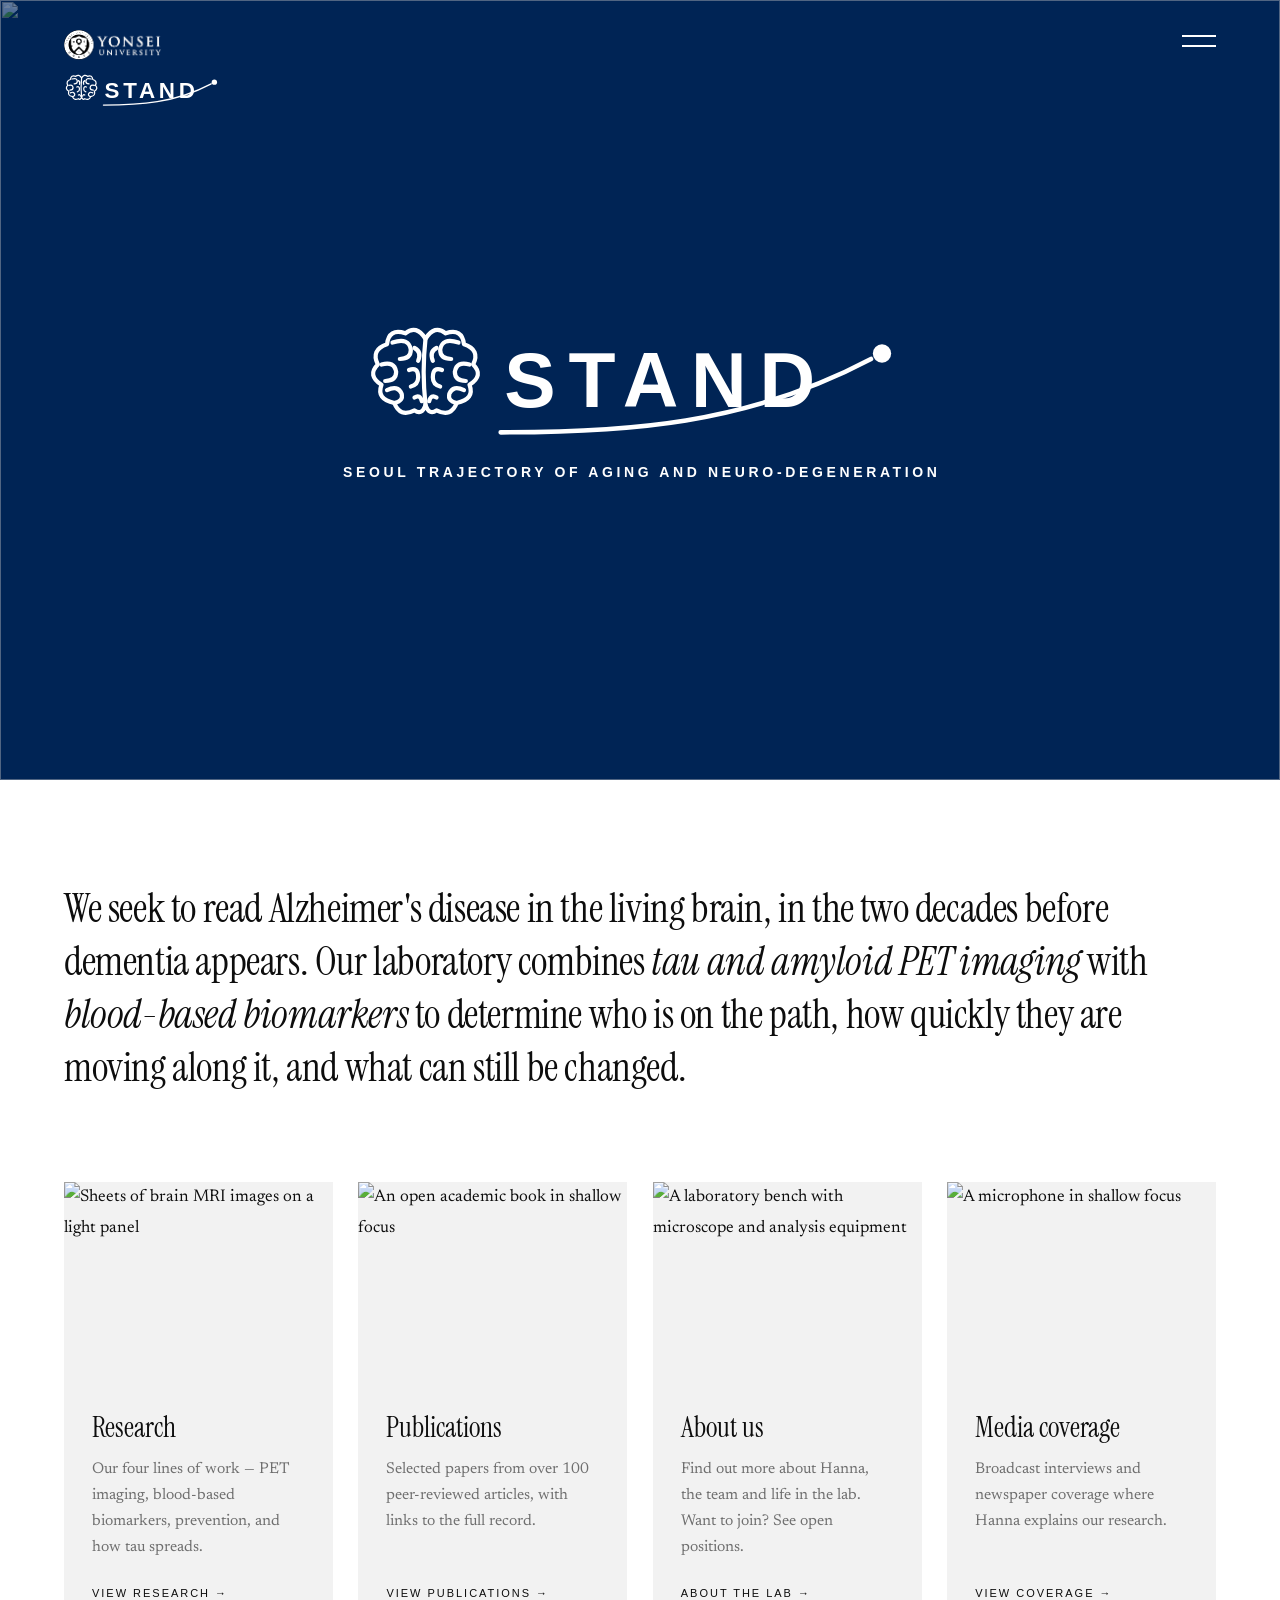
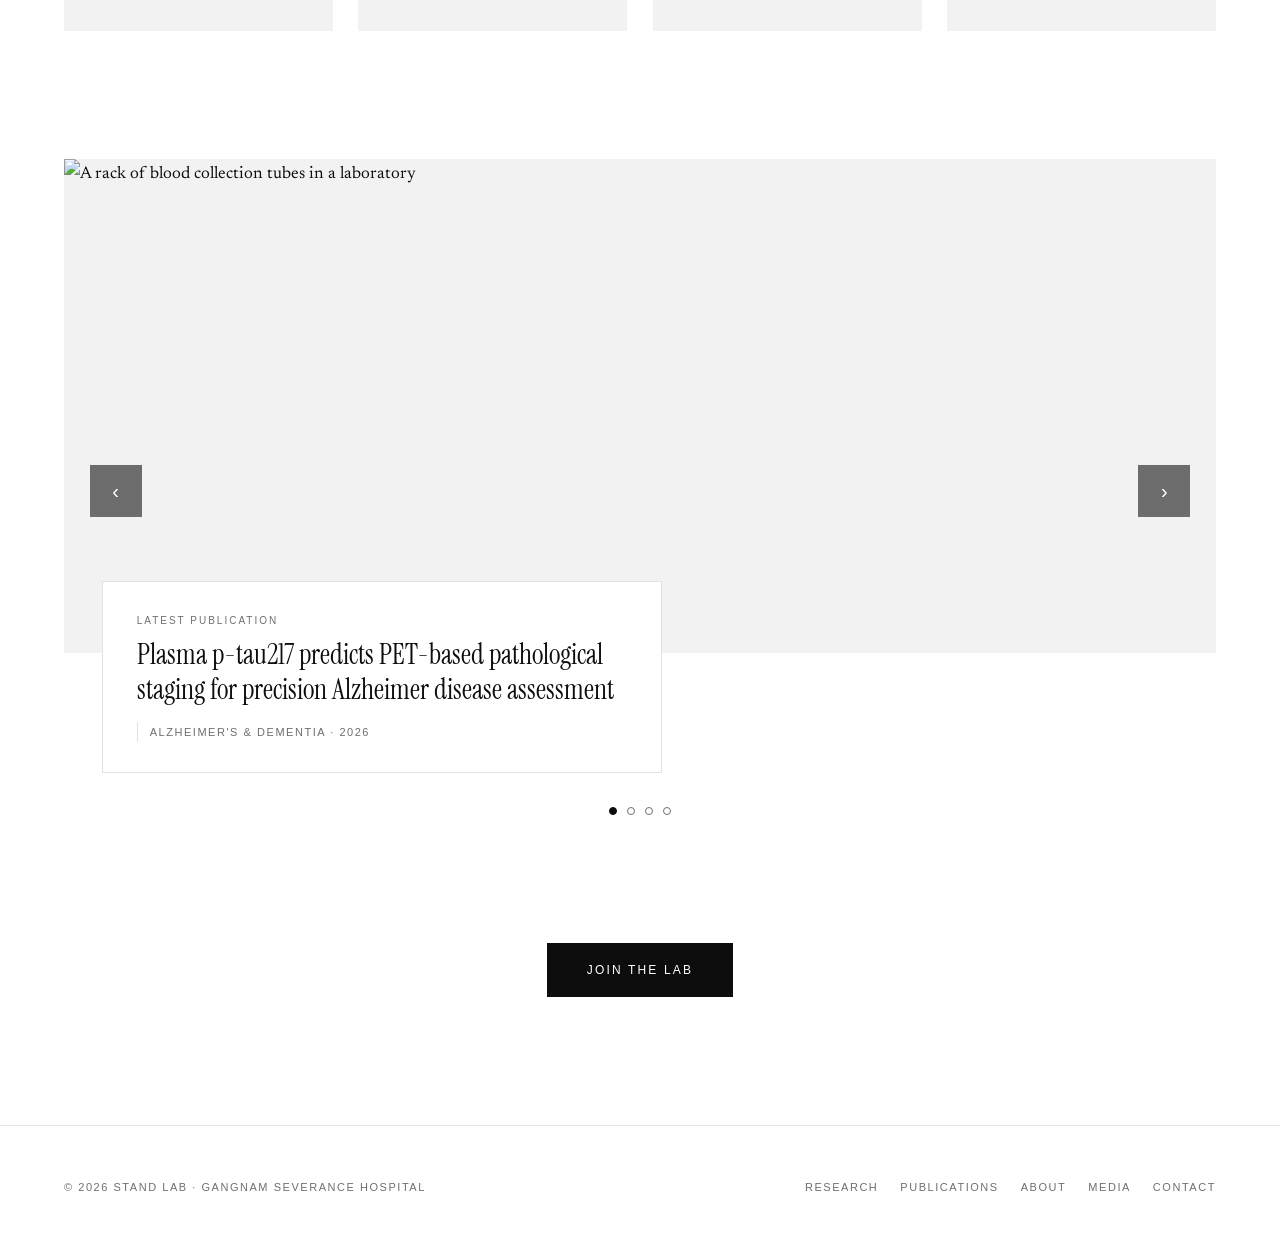
==== index.html @ 7a26a75a "Yonsei-navy header band; interim brain mark iterations" ====
<!DOCTYPE html>
<html lang="en">
<head>
<meta charset="utf-8">
<meta name="viewport" content="width=device-width, initial-scale=1">
<title>STAND Lab</title>
<meta name="description" content="STAND (Seoul Trajectory of Aging and Neuro-Degeneration) — STAND Lab at Gangnam Severance Hospital, Yonsei University College of Medicine. Tau and amyloid PET imaging and blood-based biomarkers of Alzheimer's disease.">
<meta property="og:title" content="STAND — Seoul Trajectory of Aging and Neuro-Degeneration">
<meta property="og:description" content="Reading Alzheimer's disease in the living brain — tau and amyloid PET and blood-based biomarkers.">
<meta property="og:type" content="website">
<link rel="preconnect" href="https://fonts.googleapis.com">
<link rel="preconnect" href="https://fonts.gstatic.com" crossorigin>
<link href="https://fonts.googleapis.com/css2?family=Instrument+Serif:ital@0;1&family=Newsreader:ital,opsz,wght@0,6..72,300;0,6..72,400;0,6..72,500;1,6..72,400&display=swap" rel="stylesheet">
<link rel="stylesheet" href="assets/css/style.css">
<script>document.documentElement.classList.add('js');</script>
</head>
<body>

<a class="skip-link" href="#main">Skip to content</a>

<header class="site-header">
  <a class="brand" href="index.html" aria-label="STAND Lab, home">
    <img class="brand-logo" src="assets/img/yonsei-logo-en.png" alt="Yonsei University College of Medicine">
    <svg class="stand-mark" viewBox="0 0 300 72" role="img" aria-label="STAND">
      <g fill="none" stroke="currentColor" stroke-width="2.3" stroke-linecap="round" stroke-linejoin="round">
        <path d="M 33 13 Q 28 5 22 10 Q 13 7 12 16 Q 3 19 7 27 Q 1 33 9 38 Q 6 46 16 48 Q 19 56 27 52 Q 31 55 33 49 Q 35 55 39 52 Q 47 56 50 48 Q 60 46 57 38 Q 65 33 59 27 Q 63 19 54 16 Q 53 7 44 10 Q 38 5 33 13 Z"/>
        <path d="M 33 13 Q 31 31 33 49"/>
        <path d="M 15 15 Q 24 12 25 19 Q 25 24 19 24"/>
        <path d="M 9 27 Q 16 25 17 31 Q 17 36 11 36"/>
        <path d="M 12 41 Q 18 38 20 43 Q 21 47 16 48"/>
        <path d="M 27 18 Q 31 20 29 25"/>
        <path d="M 24 30 Q 29 28 29 34 Q 29 38 25 39"/>
        <path d="M 27 45 Q 30 43 31 47"/>
        <path d="M 51 15 Q 42 12 41 19 Q 41 24 47 24"/>
        <path d="M 57 27 Q 50 25 49 31 Q 49 36 55 36"/>
        <path d="M 54 41 Q 48 38 46 43 Q 45 47 50 48"/>
        <path d="M 39 18 Q 35 20 37 25"/>
        <path d="M 42 30 Q 37 28 37 34 Q 37 38 41 39"/>
        <path d="M 39 45 Q 36 43 35 47"/>
      </g>
      <text x="76" y="50" font-family="-apple-system, BlinkMacSystemFont, 'Helvetica Neue', Arial, sans-serif" font-size="42" font-weight="700" letter-spacing="7" fill="currentColor">STAND</text>
      <path d="M 74 64 C 142 64, 208 60, 276 24" fill="none" stroke="currentColor" stroke-width="2.5" stroke-linecap="round"/>
      <circle cx="282" cy="21" r="5" fill="currentColor"/>
    </svg>
  </a>
  <button class="menu-btn" id="menuBtn" aria-expanded="false" aria-controls="menu" aria-label="Open menu">
    <span></span><span></span>
  </button>
</header>

<div class="menu" id="menu" hidden>
  <nav aria-label="Main">
    <a href="index.html" aria-current="page"><span>Home</span></a>
    <a href="research.html"><span>Research</span></a>
    <a href="publications.html"><span>Publications</span></a>
    <a href="about.html"><span>About</span></a>
    <a href="media.html"><span>Media</span></a>
  </nav>
  <p class="menu-foot"><a href="mailto:iguhanna@yuhs.ac">iguhanna@yuhs.ac</a></p>
</div>

<main id="main">

  <!-- ═══════════ DARK HERO PANEL ═══════════ -->
  <section class="hero-panel">
    <img src="https://images.unsplash.com/photo-1711409645921-ef3db0501f96?q=80&w=2400&auto=format&fit=crop" alt="">
    <div class="hero-mark">
      <svg class="stand-mark stand-mark-hero" viewBox="0 0 300 72" role="img" aria-label="STAND">
      <g fill="none" stroke="currentColor" stroke-width="2.3" stroke-linecap="round" stroke-linejoin="round">
        <path d="M 33 13 Q 28 5 22 10 Q 13 7 12 16 Q 3 19 7 27 Q 1 33 9 38 Q 6 46 16 48 Q 19 56 27 52 Q 31 55 33 49 Q 35 55 39 52 Q 47 56 50 48 Q 60 46 57 38 Q 65 33 59 27 Q 63 19 54 16 Q 53 7 44 10 Q 38 5 33 13 Z"/>
        <path d="M 33 13 Q 31 31 33 49"/>
        <path d="M 15 15 Q 24 12 25 19 Q 25 24 19 24"/>
        <path d="M 9 27 Q 16 25 17 31 Q 17 36 11 36"/>
        <path d="M 12 41 Q 18 38 20 43 Q 21 47 16 48"/>
        <path d="M 27 18 Q 31 20 29 25"/>
        <path d="M 24 30 Q 29 28 29 34 Q 29 38 25 39"/>
        <path d="M 27 45 Q 30 43 31 47"/>
        <path d="M 51 15 Q 42 12 41 19 Q 41 24 47 24"/>
        <path d="M 57 27 Q 50 25 49 31 Q 49 36 55 36"/>
        <path d="M 54 41 Q 48 38 46 43 Q 45 47 50 48"/>
        <path d="M 39 18 Q 35 20 37 25"/>
        <path d="M 42 30 Q 37 28 37 34 Q 37 38 41 39"/>
        <path d="M 39 45 Q 36 43 35 47"/>
      </g>
      <text x="76" y="50" font-family="-apple-system, BlinkMacSystemFont, 'Helvetica Neue', Arial, sans-serif" font-size="42" font-weight="700" letter-spacing="7" fill="currentColor">STAND</text>
      <path d="M 74 64 C 142 64, 208 60, 276 24" fill="none" stroke="currentColor" stroke-width="2.5" stroke-linecap="round"/>
      <circle cx="282" cy="21" r="5" fill="currentColor"/>
    </svg>
      <span class="m2">SEOUL TRAJECTORY OF AGING AND NEURO&#8209;DEGENERATION</span>
    </div>
  </section>

  <!-- ═══════════ MISSION STATEMENT ═══════════ -->
  <section class="mission">
    <div class="wide">
      <p>
        We seek to read Alzheimer's disease in the living brain, in the two decades
        before dementia appears. Our laboratory combines <em>tau and amyloid PET
        imaging</em> with <em>blood-based biomarkers</em> to determine who is on the
        path, how quickly they are moving along it, and what can still be changed.
      </p>
    </div>
  </section>

  <!-- ═══════════ FOUR CARDS ═══════════ -->
  <section class="wide">
    <div class="cards">

      <a class="card reveal" href="research.html">
        <figure>
          <img src="https://images.unsplash.com/photo-1631563019676-dade0dbdb8fc?q=80&w=1200&auto=format&fit=crop" alt="Sheets of brain MRI images on a light panel" loading="lazy">
        </figure>
        <div class="card-body">
          <h2>Research</h2>
          <p>Our four lines of work — PET imaging, blood-based biomarkers, prevention, and how tau spreads.</p>
          <span class="card-go">View research →</span>
        </div>
      </a>

      <a class="card reveal" href="publications.html">
        <figure>
          <img src="https://images.unsplash.com/photo-1502979932800-33d311b7ce56?q=80&w=1200&auto=format&fit=crop" alt="An open academic book in shallow focus" loading="lazy">
        </figure>
        <div class="card-body">
          <h2>Publications</h2>
          <p>Selected papers from over 100 peer-reviewed articles, with links to the full record.</p>
          <span class="card-go">View publications →</span>
        </div>
      </a>

      <a class="card reveal" href="about.html">
        <figure>
          <img src="https://images.unsplash.com/photo-1602052577122-f73b9710adba?q=80&w=1200&auto=format&fit=crop" alt="A laboratory bench with microscope and analysis equipment" loading="lazy">
        </figure>
        <div class="card-body">
          <h2>About us</h2>
          <p>Find out more about Hanna, the team and life in the lab. Want to join? See open positions.</p>
          <span class="card-go">About the lab →</span>
        </div>
      </a>

      <a class="card reveal" href="media.html">
        <figure>
          <img src="https://images.unsplash.com/photo-1475721027785-f74eccf877e2?q=80&w=1200&auto=format&fit=crop" alt="A microphone in shallow focus" loading="lazy">
        </figure>
        <div class="card-body">
          <h2>Media coverage</h2>
          <p>Broadcast interviews and newspaper coverage where Hanna explains our research.</p>
          <span class="card-go">View coverage →</span>
        </div>
      </a>

    </div>
  </section>

  <!-- ═══════════ FEATURED CAROUSEL ═══════════ -->
  <section class="carousel wide" id="carousel" aria-roledescription="carousel" aria-label="Featured">
    <div class="carousel-window">
      <div class="carousel-track" id="carouselTrack">

        <article class="slide" role="group" aria-roledescription="slide" aria-label="1 of 4">
          <figure class="slide-figure">
            <img src="https://images.unsplash.com/photo-1606206591513-adbfbdd7a177?q=80&w=2000&auto=format&fit=crop" alt="A rack of blood collection tubes in a laboratory" loading="lazy">
          </figure>
          <div class="slide-caption">
            <p class="slide-kicker">Latest publication</p>
            <h3 class="slide-title">Plasma p-tau217 predicts PET-based pathological staging for precision Alzheimer disease assessment</h3>
            <p class="slide-source">Alzheimer's &amp; Dementia · 2026</p>
          </div>
        </article>

        <article class="slide" role="group" aria-roledescription="slide" aria-label="2 of 4">
          <figure class="slide-figure">
            <img src="https://images.unsplash.com/photo-1666214282459-c7dff167ecc0?q=80&w=2000&auto=format&fit=crop" alt="A medical imaging scanner in a treatment room" loading="lazy">
          </figure>
          <div class="slide-caption">
            <p class="slide-kicker">Featured interview</p>
            <h3 class="slide-title">"My memory feels off": the patient who came in on her own, and how her dementia was slowed</h3>
            <p class="slide-source">JoongAng Ilbo · Feb 2026</p>
          </div>
        </article>

        <article class="slide" role="group" aria-roledescription="slide" aria-label="3 of 4">
          <figure class="slide-figure">
            <img src="https://images.unsplash.com/photo-1771911654088-36080143c3bd?q=80&w=2000&auto=format&fit=crop" alt="An empty auditorium facing the stage" loading="lazy">
          </figure>
          <div class="slide-caption">
            <p class="slide-kicker">Featured talk</p>
            <h3 class="slide-title">Habits for a hundred years: keeping the brain healthy</h3>
            <p class="slide-source">KBS, Ask Us Anything · Nov 2025</p>
          </div>
        </article>

        <article class="slide" role="group" aria-roledescription="slide" aria-label="4 of 4">
          <figure class="slide-figure">
            <img src="https://images.unsplash.com/photo-1719650592946-55163c4994cb?q=80&w=2000&auto=format&fit=crop" alt="Neurons connected in a dark network" loading="lazy">
          </figure>
          <div class="slide-caption">
            <p class="slide-kicker">In the media</p>
            <h3 class="slide-title">A turning point in the differential diagnosis of Alzheimer's disease</h3>
            <p class="slide-source">Dong-A Ilbo · Jun 2025</p>
          </div>
        </article>

      </div>
    </div>

    <button class="carousel-btn carousel-prev" id="carouselPrev" aria-label="Previous slide">‹</button>
    <button class="carousel-btn carousel-next" id="carouselNext" aria-label="Next slide">›</button>
    <div class="carousel-dots" id="carouselDots" role="tablist" aria-label="Choose slide"></div>
  </section>

  <!-- ═══════════ CALL TO ACTION ═══════════ -->
  <section class="cta wide">
    <a class="btn" href="about.html#join">Join the lab</a>
  </section>

</main>

<footer class="site-footer">
  <div class="wide footer-inner">
    <p>© <span class="year">2026</span> STAND Lab · Gangnam Severance Hospital</p>
    <nav class="footer-nav" aria-label="Footer">
      <a href="research.html">Research</a>
      <a href="publications.html">Publications</a>
      <a href="about.html">About</a>
      <a href="media.html">Media</a>
      <a href="mailto:iguhanna@yuhs.ac">Contact</a>
    </nav>
  </div>
</footer>

<script src="assets/js/main.js"></script>
</body>
</html>
---- assets/css/style.css ----
/* ═══════════════════════════════════════════════════════════
   Hanna Cho Lab — style.css
   Monochrome palette, generous whitespace, serif typography.
   Shared by index.html and every sub-page.
   Change the values in :root below and the whole site follows.
   ═══════════════════════════════════════════════════════════ */

:root{
  /* ── Monochrome palette ── */
  --bg:      #ffffff;
  --text:    #0d0d0d;
  --muted:   #6f6f6f;   /* secondary text */
  --line:    #e2e2e2;   /* hairline rules */
  --fill:    #f2f2f2;   /* image placeholders and card panels */
  --ink:     #002455;   /* the hero panel — Yonsei navy, in both themes */

  /* ── Yonsei blue — the one accent in an otherwise black-and-white site.
     Sampled from yonsei.ac.kr: #002455 is the deep navy, #05367B the blue.  ── */
  --accent:      #05367b;   /* between blue and navy */
  --accent-deep: #002455;   /* Yonsei navy */
  --accent-soft: #9dbce5;   /* legible tint for use on dark backgrounds */

  /* ── Typefaces ── */
  --serif-display: "Instrument Serif", Georgia, serif;
  --serif-body:    "Newsreader", Georgia, serif;
  --sans:          -apple-system, BlinkMacSystemFont, "Helvetica Neue", Arial, sans-serif;

  /* ── Layout ── */
  --measure: 860px;                     /* maximum width for running text */
  --wide:    1280px;                    /* maximum width for card grids */
  --pad-x:   clamp(24px, 5vw, 72px);    /* left / right page margin */
  --gap-y:   clamp(72px, 10vw, 150px);  /* space between sections */
  --head-h:  clamp(88px, 10vw, 116px);  /* height reserved for the fixed header */
}

@media (prefers-color-scheme: dark){
  :root{
    --bg:    #0b0b0b;
    --text:  #f2f2f2;
    --muted: #9a9a9a;
    --line:  #262626;
    --fill:  #171717;
    --accent: #8fb2de;   /* lightened so it stays legible on a dark page */
  }
}

*,*::before,*::after{ box-sizing:border-box; }

html{ scroll-behavior:smooth; scroll-padding-top:calc(var(--head-h) + 16px); }

body{
  margin:0;
  background:var(--bg);
  color:var(--text);
  font-family:var(--serif-body);
  font-size:clamp(17px, 1.15vw, 19px);
  line-height:1.85;
  -webkit-font-smoothing:antialiased;
}
body.is-locked{ overflow:hidden; }   /* stops the page scrolling behind the open menu */

img{ max-width:100%; display:block; }
a{ color:inherit; }

/* Photographs are shown in full colour. */

.measure{ width:min(100% - (var(--pad-x) * 2), var(--measure)); margin-inline:auto; }
.wide{    width:min(100% - (var(--pad-x) * 2), var(--wide));    margin-inline:auto; }

.skip-link{ position:absolute; left:-9999px; }
.skip-link:focus{
  left:16px; top:16px; z-index:200;
  background:var(--text); color:var(--bg); padding:10px 16px;
}

/* ═══════════ HEADER — institution and lab name left, menu button right ═══════════ */
.site-header{
  position:fixed; inset:0 0 auto 0; z-index:90;  /* above the menu (70) so the close button stays visible */
  display:flex; align-items:flex-start; justify-content:space-between;
  padding:clamp(22px,3vw,30px) var(--pad-x);
  pointer-events:none;
}
.site-header > *{ pointer-events:auto; }

/* Over the dark hero the mark is knocked out to white; once the header turns
   solid it returns to the Yonsei blue on a white bar. */
.brand-logo{ filter:grayscale(1) invert(1) brightness(1.6); }

/* Once you scroll past the hero the header becomes a solid bar, so it never
   sits illegibly on top of running text. */
.site-header{ transition:background .3s ease, padding .3s ease, border-color .3s ease; border-bottom:1px solid transparent; }
/* While the menu is open the page behind is light — keep the band navy
   so the white close button and marks stay visible. */
body.is-locked .site-header{ background:var(--accent-deep); }

.site-header.is-solid{
  background:var(--accent-deep);   /* Yonsei navy band */
  padding-top:clamp(14px,1.8vw,20px); padding-bottom:clamp(14px,1.8vw,20px);
}
.site-header.is-solid .brand{ color:#fff; }
.site-header.is-solid .menu-btn span{ background:#fff; }

/* ── University mark above, then HANNA CHO — a rule — LAB ── */
.brand{
  display:grid; gap:11px; justify-items:start;
  text-decoration:none; line-height:1;
  font-family:var(--sans); color:#fff;
}

.brand-logo{ height:clamp(24px,2.4vw,30px); width:auto; }

/* The STAND mark: an inline SVG so it takes the header's current colour. */
.stand-mark{ height:clamp(30px,3vw,40px); width:auto; display:block; }
.stand-mark-hero{ height:clamp(64px,11vw,132px); }

.brand-mark{ display:flex; align-items:center; gap:10px; }
.brand-name{ font-size:clamp(15px,1.4vw,18px); font-weight:700; letter-spacing:.02em; }
.brand-rule{
  width:26px; height:1.5px; background:currentColor;
  transform-origin:left; transition:transform .4s ease;
}
.brand:hover .brand-rule{ transform:scaleX(1.6); }
.brand-lab{ font-size:clamp(9px,.8vw,11px); font-weight:700; letter-spacing:.4em; }

/* Menu button: two rules that fold into an X */
.menu-btn{
  width:34px; height:22px; padding:0; border:0; background:none; cursor:pointer;
  position:relative; flex:none;
}
.menu-btn span{
  position:absolute; left:0; width:100%; height:1.5px;
  background:#fff; transition:transform .35s cubic-bezier(.6,.05,.2,1);
}
.menu-btn span:nth-child(1){ top:5px; }
.menu-btn span:nth-child(2){ top:15px; }
.menu-btn.is-open span:nth-child(1){ transform:translateY(5px) rotate(45deg); }
.menu-btn.is-open span:nth-child(2){ transform:translateY(-5px) rotate(-45deg); }

/* ═══════════ FULL-SCREEN MENU ═══════════ */
.menu{
  position:fixed; inset:0; z-index:70;
  background:var(--bg);
  display:grid; place-content:center; justify-items:center;
  gap:clamp(24px,5vh,56px);
  opacity:0; transition:opacity .4s ease;
}
.menu[hidden]{ display:none; }
.menu.is-open{ opacity:1; }

.menu nav{ display:grid; gap:clamp(4px,1.4vh,14px); text-align:center; }
.menu nav a{
  font-family:var(--serif-display);
  font-size:clamp(30px,6vw,58px); line-height:1.25;
  text-decoration:none;
  opacity:0; transform:translateY(14px);
  transition:opacity .5s ease, transform .5s ease;
}
.menu.is-open nav a{ opacity:1; transform:none; }

/* Links rise one after another rather than all at once */
.menu.is-open nav a:nth-child(1){ transition-delay:.08s; }
.menu.is-open nav a:nth-child(2){ transition-delay:.14s; }
.menu.is-open nav a:nth-child(3){ transition-delay:.20s; }
.menu.is-open nav a:nth-child(4){ transition-delay:.26s; }
.menu.is-open nav a:nth-child(5){ transition-delay:.32s; }

/* The page you are on is marked with a rule that is already drawn */
.menu nav a span{
  background-image:linear-gradient(currentColor, currentColor);
  background-size:0% 1px; background-position:0 92%; background-repeat:no-repeat;
  transition:background-size .35s ease;
  padding-bottom:2px;
}
.menu nav a:hover span,
.menu nav a[aria-current="page"] span{ background-size:100% 1px; }

.menu-foot{
  font-family:var(--sans); font-size:11px; letter-spacing:.16em; text-transform:uppercase;
  color:var(--muted); margin:0; text-align:center;
}
.menu-foot a{ text-decoration:none; border-bottom:1px solid var(--line); }

/* ═══════════ LANDING HERO — dark full-bleed panel ═══════════ */
.hero-panel{
  position:relative;
  min-height:min(88vh, 780px);
  background:var(--ink);
  display:grid; place-items:center;
  overflow:hidden;
  padding:var(--head-h) var(--pad-x) clamp(56px,8vw,96px);
}
/* Drop a photograph in here and it sits behind the wordmark, dimmed. */
.hero-panel img{
  position:absolute; inset:0; width:100%; height:100%; object-fit:cover;
  opacity:.42;
}
.hero-mark{
  position:relative; z-index:1;
  display:grid; justify-items:center; gap:14px;
  color:#fff; text-align:center;
}
.hero-mark .m1{
  font-family:var(--serif-display);
  font-size:clamp(48px,9vw,116px); line-height:1; letter-spacing:-.01em;
}
.hero-mark .m-rule{ width:clamp(120px,22vw,300px); height:1px; background:currentColor; opacity:.8; }
.hero-mark .m2{
  font-family:var(--sans); font-weight:600;
  font-size:clamp(10px,1.15vw,14px); letter-spacing:.26em; text-indent:.26em;
  line-height:1.7; max-width:min(92vw,760px);
}

/* The mission statement sits under the panel, on white */
.mission{
  padding:clamp(56px,8vw,104px) 0 clamp(48px,7vw,88px);
}
.mission p{
  font-family:var(--serif-display); font-weight:400;
  font-size:clamp(24px,3.4vw,40px); line-height:1.32; letter-spacing:-.01em;
  margin:0;
}
.mission em{ font-style:italic; }

/* ═══════════ FOUR CARDS ═══════════ */
.cards{
  display:grid; grid-template-columns:repeat(4,1fr); gap:clamp(16px,2vw,26px);
  padding-bottom:var(--gap-y);
}
.card{
  display:flex; flex-direction:column;
  background:var(--fill);
  text-decoration:none;
  transition:transform .3s ease;
}
.card:hover{ transform:translateY(-5px); }
.card figure{ margin:0; }
.card figure img{ width:100%; aspect-ratio:4/3; object-fit:cover; }
.card-body{ padding:clamp(20px,2.2vw,28px); display:flex; flex-direction:column; flex:1; }
.card h2{
  font-family:var(--serif-display); font-weight:400;
  font-size:clamp(22px,2.2vw,28px); line-height:1.2; margin:0 0 .45em;
}
.card p{ margin:0; color:var(--muted); font-size:.92em; line-height:1.65; }
.card-go{
  font-family:var(--sans); font-size:11px; letter-spacing:.18em; text-transform:uppercase;
  margin-top:auto; padding-top:22px;
}

/* ═══════════ FEATURED CAROUSEL ═══════════ */
.carousel{ position:relative; padding-bottom:var(--gap-y); }
.carousel-window{ overflow:hidden; }
.carousel-track{
  display:flex; transition:transform .6s cubic-bezier(.5,.05,.2,1);
}
.slide{ flex:0 0 100%; position:relative; }
.slide-figure{ margin:0; background:var(--fill); }
.slide-figure img{ width:100%; aspect-ratio:21/9; object-fit:cover; }
.slide-figure .ph{ aspect-ratio:21/9; border:0; }

.slide-caption{
  background:var(--bg);
  border:1px solid var(--line);
  padding:clamp(20px,2.4vw,30px) clamp(22px,2.6vw,34px);
  width:min(100% - 32px, 560px);
  margin:-72px 0 0 clamp(16px,3vw,48px);
  position:relative;
}
.slide-kicker{
  font-family:var(--sans); font-size:10px; letter-spacing:.2em; text-transform:uppercase;
  color:var(--muted); margin:0 0 .7em;
}
.slide-title{
  font-family:var(--serif-display); font-weight:400;
  font-size:clamp(20px,2.2vw,30px); line-height:1.25; margin:0 0 .5em;
}
.slide-source{
  font-family:var(--sans); font-size:11px; letter-spacing:.14em; text-transform:uppercase;
  color:var(--muted); margin:0; padding-left:12px; border-left:1px solid var(--line);
}

.carousel-btn{
  position:absolute; top:calc(50% - 60px); transform:translateY(-50%);
  width:52px; height:52px; border:0;
  background:rgba(0,0,0,.55); color:#fff; cursor:pointer;
  font-size:20px; line-height:1; display:grid; place-items:center;
  transition:background .25s ease;
}
.carousel-btn:hover{ background:rgba(0,0,0,.82); }
.carousel-prev{ left:clamp(10px,2vw,26px); }
.carousel-next{ right:clamp(10px,2vw,26px); }

.carousel-dots{
  display:flex; justify-content:center; gap:10px; margin-top:clamp(22px,3vw,34px);
}
.dot{
  width:8px; height:8px; border-radius:50%; padding:0; cursor:pointer;
  border:1px solid var(--muted); background:none;
}
.dot[aria-selected="true"]{ background:var(--text); border-color:var(--text); }

/* ═══════════ CALL TO ACTION ═══════════ */
.cta{ text-align:center; padding-bottom:var(--gap-y); }
.btn{
  display:inline-block; text-decoration:none;
  font-family:var(--sans); font-size:12px; letter-spacing:.18em; text-transform:uppercase;
  padding:16px 40px; background:var(--text); color:var(--bg);
  transition:opacity .25s ease;
}
.btn:hover{ opacity:.8; }

/* ═══════════ SUB-PAGE HEADER ═══════════ */
.page-head{ padding:calc(var(--head-h) + clamp(40px,7vw,86px)) 0 clamp(36px,5vw,60px); }
.page-head .kicker{ border:0; padding:0; margin-bottom:clamp(14px,2vw,22px); }
.page-title{
  font-family:var(--serif-display); font-weight:400;
  font-size:clamp(38px,6.4vw,80px); line-height:1.08; letter-spacing:-.015em;
  margin:0 0 clamp(20px,3vw,34px);
}
.page-intro{
  font-family:var(--serif-display); font-weight:400;
  font-size:clamp(20px,2.4vw,30px); line-height:1.4;
  color:var(--muted); margin:0; max-width:44ch;
}

/* ═══════════ SHARED SECTION PARTS ═══════════ */
.section{ padding:0 0 var(--gap-y); }

.kicker{
  font-family:var(--sans);
  font-size:11px; letter-spacing:.24em; text-transform:uppercase;
  color:var(--muted);
  margin:0 0 clamp(20px,3vw,32px);
  padding-bottom:14px;
  border-bottom:1px solid var(--line);
}
.h2{
  font-family:var(--serif-display); font-weight:400;
  font-size:clamp(28px,4vw,46px); line-height:1.25; letter-spacing:-.01em;
  margin:0 0 clamp(24px,3.5vw,44px);
}
.subhead{
  font-family:var(--sans);
  font-size:11px; letter-spacing:.22em; text-transform:uppercase; color:var(--muted);
  font-weight:600;
  margin:clamp(52px,6vw,80px) 0 clamp(20px,3vw,30px);
  padding-bottom:12px; border-bottom:1px solid var(--line);
}
.prose{ margin:0 0 1.5em; max-width:68ch; }
.prose a{ color:inherit; text-decoration:none; border-bottom:1px solid var(--line); }
.prose a:hover{ border-color:currentColor; }
.note{ font-size:.88em; color:var(--muted); }

/* Bulleted list of roles */
.def-list{ margin:0 0 1.5em; padding-left:1.15em; max-width:68ch; }
.def-list li{ margin-bottom:.9em; }
.def-list strong{ font-weight:500; }

/* Numbered research themes */
.themes{ display:grid; gap:0; }
.theme{
  display:grid; grid-template-columns:70px 1fr;
  column-gap:clamp(16px,3vw,40px); row-gap:0;   /* title and text should sit close together */
  padding:clamp(26px,4vw,40px) 0;
  border-top:1px solid var(--line);
}
.theme:last-child{ border-bottom:1px solid var(--line); }
.theme-no{
  font-family:var(--sans); font-size:11px; letter-spacing:.18em; color:var(--muted);
  padding-top:.75em;
}
/* The number sits in the narrow first column; title and description
   both belong in the wide second column. */
.theme h3, .theme p{ grid-column:2; }
.theme h3{
  font-family:var(--serif-display); font-weight:400;
  font-size:clamp(22px,2.8vw,32px); line-height:1.3; margin:0 0 .4em;
}
.theme p{ margin:0; color:var(--muted); }

/* ═══════════ PEOPLE ═══════════ */
.pi{ display:grid; grid-template-columns:250px 1fr; gap:clamp(24px,4vw,52px); align-items:start; }
.portrait{ margin:0; }
.portrait img{ width:100%; aspect-ratio:4/5; object-fit:cover; }
.person-name{
  font-family:var(--serif-display); font-weight:400;
  font-size:clamp(24px,3vw,34px); line-height:1.25; margin:0 0 .15em;
}
.person-role{
  font-family:var(--sans); font-size:11px; letter-spacing:.18em; text-transform:uppercase;
  color:var(--muted); margin:0 0 1.2em;
}
.person-note{ margin:0; color:var(--muted); font-size:.92em; line-height:1.65; }

.member-grid{
  list-style:none; margin:0; padding:0;
  display:grid; grid-template-columns:repeat(4,1fr); gap:clamp(18px,2.6vw,30px);
}
.member h4{
  font-family:var(--serif-display); font-weight:400; font-size:20px; line-height:1.3;
  margin:.8em 0 .1em;
}
.member .person-role{ margin-bottom:.5em; }

/* Small capitalised links: Email · ORCID · PDF · DOI */
.inline-links{
  font-family:var(--sans); font-size:12px; letter-spacing:.1em; text-transform:uppercase;
  margin:1.2em 0 0;
}
.inline-links a{
  text-decoration:none; margin-right:22px;
  border-bottom:1px solid var(--line); padding-bottom:3px;
  transition:border-color .25s;
}
.inline-links a:hover{ border-color:currentColor; }

/* ═══════════ PUBLICATIONS ═══════════ */
.filters{ display:flex; flex-wrap:wrap; gap:8px; margin:0 0 clamp(18px,3vw,30px); }
.chip{
  font-family:var(--sans); font-size:12px; letter-spacing:.1em; text-transform:uppercase;
  padding:8px 18px; border-radius:999px; cursor:pointer;
  background:none; border:1px solid var(--line); color:var(--muted);
  transition:.25s;
}
.chip:hover{ color:var(--text); border-color:var(--text); }
.chip.is-active{ background:var(--text); border-color:var(--text); color:var(--bg); }

.pubs{ list-style:none; margin:0; padding:0; }
.pub{
  display:grid; grid-template-columns:80px 1fr; gap:clamp(14px,3vw,36px);
  padding:clamp(22px,3.4vw,34px) 0; border-top:1px solid var(--line);
}
.pub:last-child{ border-bottom:1px solid var(--line); }
.pub[hidden]{ display:none; }
.pub-year{ font-family:var(--sans); font-size:11px; letter-spacing:.16em; color:var(--muted); padding-top:.85em; }
.pub-title{ font-size:1.06em; line-height:1.5; margin:0 0 .35em; }
.pub-title a{ text-decoration:none; border-bottom:1px solid var(--line); transition:border-color .25s; }
.pub-title a:hover{ border-color:currentColor; }
.pub-meta em{ font-style:normal; font-weight:600; color:var(--text); }  /* Cho H stands out in the author list */
.pub-meta{ margin:0; color:var(--muted); font-size:.92em; line-height:1.6; }
.venue{ font-style:italic; }

/* ═══════════ MEDIA LIST ═══════════ */
.media-list{ list-style:none; margin:0; padding:0; }
.media-list li{
  display:grid; grid-template-columns:110px 1fr; gap:clamp(14px,3vw,36px);
  padding:20px 0; border-top:1px solid var(--line);
}
.media-list li:last-child{ border-bottom:1px solid var(--line); }
.media-list time{ font-family:var(--sans); font-size:11px; letter-spacing:.16em; color:var(--muted); padding-top:.4em; }
.media-list p{ margin:0; }
.media-list a{ text-decoration:none; border-bottom:1px solid var(--line); }
.media-list a:hover{ border-color:currentColor; }

/* ═══════════ FIGURES ═══════════ */
.wide-figure{ margin:clamp(40px,6vw,72px) 0 0; }
.wide-figure img{ width:100%; aspect-ratio:16/9; object-fit:cover; }
.wide-figure figcaption{
  font-family:var(--sans); font-size:11px; letter-spacing:.14em; text-transform:uppercase;
  color:var(--muted); margin-top:14px;
}

/* ═══════════ DEFINITION LISTS (appointments, contact, clinic) ═══════════ */
.contact-list{ margin:clamp(24px,3vw,40px) 0 0; }
.contact-list > div{
  display:grid; grid-template-columns:130px 1fr; gap:16px;
  padding:18px 0; border-top:1px solid var(--line);
}
.contact-list > div:last-child{ border-bottom:1px solid var(--line); }
.contact-list dt{
  font-family:var(--sans); font-size:11px; letter-spacing:.18em; text-transform:uppercase;
  color:var(--muted); padding-top:.45em;
}
.contact-list dd{ margin:0; }
.contact-list a{ text-decoration:none; border-bottom:1px solid var(--line); }
.contact-list a:hover{ border-color:currentColor; }

/* ═══════════ FOOTER ═══════════ */
.site-footer{ border-top:1px solid var(--line); padding:clamp(34px,4vw,52px) 0 clamp(40px,5vw,60px); }
.footer-inner{
  display:flex; justify-content:space-between; gap:24px; flex-wrap:wrap;
  font-family:var(--sans); font-size:11px; letter-spacing:.14em; text-transform:uppercase;
  color:var(--muted);
}
.footer-inner p{ margin:0; }
.footer-nav{ display:flex; gap:22px; flex-wrap:wrap; }
.footer-inner a{ text-decoration:none; }
.footer-inner a:hover{ color:var(--text); }

/* ═══════════ IMAGE PLACEHOLDERS (delete once real photos are in) ═══════════ */
.ph{
  background:var(--fill); border:1px solid var(--line);
  display:grid; place-items:center; text-align:center;
  aspect-ratio:4/5;
  font-family:var(--sans); font-size:11px; letter-spacing:.12em; color:var(--muted);
  padding:12px;
}
.ph-4x3{  aspect-ratio:4/3; }
.ph-wide{ aspect-ratio:16/9; }

/* ═══════════ SCROLL REVEAL ═══════════ */
/* Scoped to .js so content is never hidden when scripts are unavailable. */
.js .reveal{ opacity:0; transform:translateY(16px); transition:opacity .8s ease, transform .8s ease; }
.js .reveal.is-visible{ opacity:1; transform:none; }

@media (prefers-reduced-motion:reduce){
  html{ scroll-behavior:auto; }
  .js .reveal{ opacity:1; transform:none; transition:none; }
  .menu, .menu nav a, .carousel-track{ transition:none; }
}

/* ═══════════ RESPONSIVE ═══════════ */
@media (max-width:1000px){
  .cards{ grid-template-columns:repeat(2,1fr); }
  .member-grid{ grid-template-columns:repeat(2,1fr); }
}
@media (max-width:900px){
  .pi{ grid-template-columns:1fr; }
  .pi .portrait{ max-width:260px; }
  .slide-caption{ margin-top:-48px; }
  .carousel-btn{ top:calc(50% - 40px); width:44px; height:44px; }
}
@media (max-width:600px){
  body{ line-height:1.8; }
  .cards{ grid-template-columns:1fr; }
  .theme, .pub, .media-list li, .contact-list > div{ grid-template-columns:1fr; gap:8px; }
  .theme h3, .theme p{ grid-column:1; }   /* single column on small screens */
  .theme-no, .pub-year, .media-list time, .contact-list dt{ padding-top:0; }
  .member-grid{ grid-template-columns:1fr 1fr; gap:20px; }
  .slide-figure img, .slide-figure .ph{ aspect-ratio:4/3; }
  .slide-caption{ width:calc(100% - 24px); margin:-36px auto 0; }
}
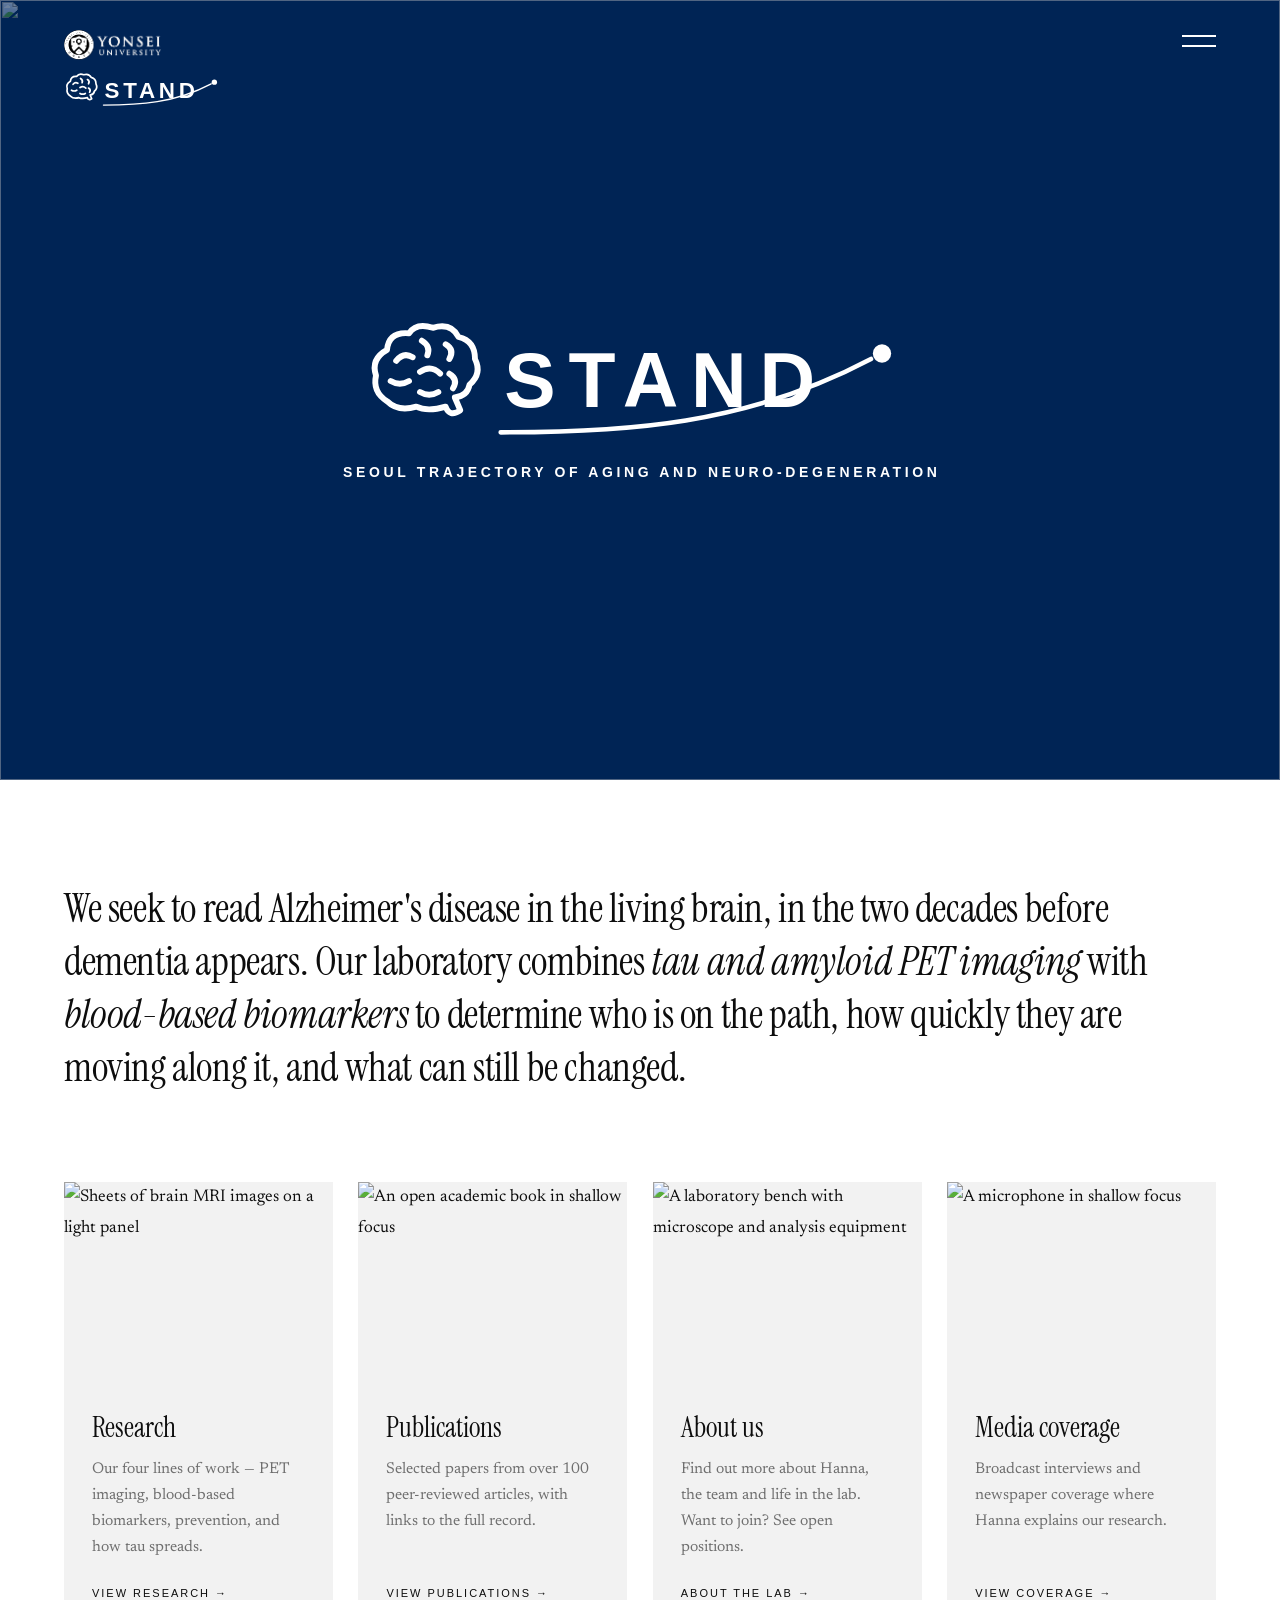
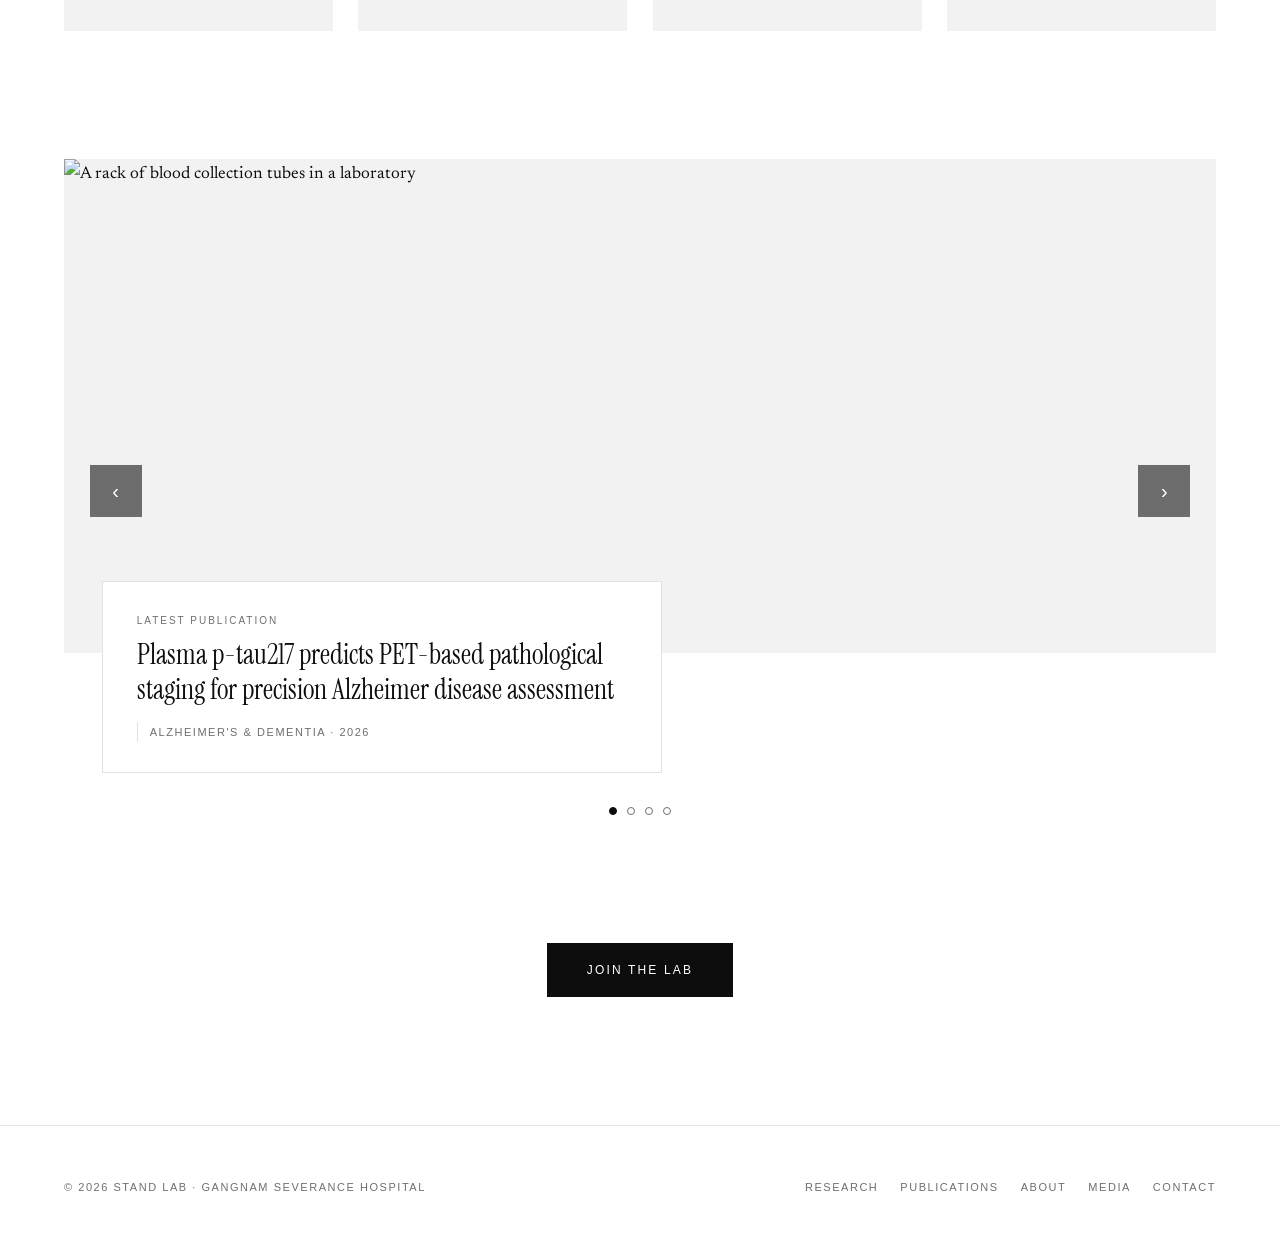
==== commit 33fab044: "STAND mark: side-view brain icon in the reference style" ====
--- a/index.html
+++ b/index.html
@@ -22,21 +22,15 @@
   <a class="brand" href="index.html" aria-label="STAND Lab, home">
     <img class="brand-logo" src="assets/img/yonsei-logo-en.png" alt="Yonsei University College of Medicine">
     <svg class="stand-mark" viewBox="0 0 300 72" role="img" aria-label="STAND">
-      <g fill="none" stroke="currentColor" stroke-width="2.3" stroke-linecap="round" stroke-linejoin="round">
-        <path d="M 33 13 Q 28 5 22 10 Q 13 7 12 16 Q 3 19 7 27 Q 1 33 9 38 Q 6 46 16 48 Q 19 56 27 52 Q 31 55 33 49 Q 35 55 39 52 Q 47 56 50 48 Q 60 46 57 38 Q 65 33 59 27 Q 63 19 54 16 Q 53 7 44 10 Q 38 5 33 13 Z"/>
-        <path d="M 33 13 Q 31 31 33 49"/>
-        <path d="M 15 15 Q 24 12 25 19 Q 25 24 19 24"/>
-        <path d="M 9 27 Q 16 25 17 31 Q 17 36 11 36"/>
-        <path d="M 12 41 Q 18 38 20 43 Q 21 47 16 48"/>
-        <path d="M 27 18 Q 31 20 29 25"/>
-        <path d="M 24 30 Q 29 28 29 34 Q 29 38 25 39"/>
-        <path d="M 27 45 Q 30 43 31 47"/>
-        <path d="M 51 15 Q 42 12 41 19 Q 41 24 47 24"/>
-        <path d="M 57 27 Q 50 25 49 31 Q 49 36 55 36"/>
-        <path d="M 54 41 Q 48 38 46 43 Q 45 47 50 48"/>
-        <path d="M 39 18 Q 35 20 37 25"/>
-        <path d="M 42 30 Q 37 28 37 34 Q 37 38 41 39"/>
-        <path d="M 39 45 Q 36 43 35 47"/>
+      <g fill="none" stroke="currentColor" stroke-width="3.2" stroke-linecap="round" stroke-linejoin="round">
+        <path d="M 12 47 Q 4 42 6 33 Q 3 24 12 19 Q 13 9 24 10 Q 28 4 37 7 Q 47 4 51 12 Q 60 14 60 24 Q 64 32 57 38 Q 56 44 49 45 L 52 52 Q 46 56 44 50 Q 34 53 28 50 Q 18 53 12 47 Z"/>
+        <path d="M 17 25 Q 21 20 26 23"/>
+        <path d="M 31 14 Q 36 17 34 22"/>
+        <path d="M 44 16 Q 49 19 46 24"/>
+        <path d="M 30 31 Q 36 27 41 32"/>
+        <path d="M 14 36 Q 19 39 24 36"/>
+        <path d="M 46 32 Q 51 35 48 40"/>
+        <path d="M 30 42 Q 35 45 40 42"/>
       </g>
       <text x="76" y="50" font-family="-apple-system, BlinkMacSystemFont, 'Helvetica Neue', Arial, sans-serif" font-size="42" font-weight="700" letter-spacing="7" fill="currentColor">STAND</text>
       <path d="M 74 64 C 142 64, 208 60, 276 24" fill="none" stroke="currentColor" stroke-width="2.5" stroke-linecap="round"/>
@@ -66,21 +60,15 @@
     <img src="https://images.unsplash.com/photo-1711409645921-ef3db0501f96?q=80&w=2400&auto=format&fit=crop" alt="">
     <div class="hero-mark">
       <svg class="stand-mark stand-mark-hero" viewBox="0 0 300 72" role="img" aria-label="STAND">
-      <g fill="none" stroke="currentColor" stroke-width="2.3" stroke-linecap="round" stroke-linejoin="round">
-        <path d="M 33 13 Q 28 5 22 10 Q 13 7 12 16 Q 3 19 7 27 Q 1 33 9 38 Q 6 46 16 48 Q 19 56 27 52 Q 31 55 33 49 Q 35 55 39 52 Q 47 56 50 48 Q 60 46 57 38 Q 65 33 59 27 Q 63 19 54 16 Q 53 7 44 10 Q 38 5 33 13 Z"/>
-        <path d="M 33 13 Q 31 31 33 49"/>
-        <path d="M 15 15 Q 24 12 25 19 Q 25 24 19 24"/>
-        <path d="M 9 27 Q 16 25 17 31 Q 17 36 11 36"/>
-        <path d="M 12 41 Q 18 38 20 43 Q 21 47 16 48"/>
-        <path d="M 27 18 Q 31 20 29 25"/>
-        <path d="M 24 30 Q 29 28 29 34 Q 29 38 25 39"/>
-        <path d="M 27 45 Q 30 43 31 47"/>
-        <path d="M 51 15 Q 42 12 41 19 Q 41 24 47 24"/>
-        <path d="M 57 27 Q 50 25 49 31 Q 49 36 55 36"/>
-        <path d="M 54 41 Q 48 38 46 43 Q 45 47 50 48"/>
-        <path d="M 39 18 Q 35 20 37 25"/>
-        <path d="M 42 30 Q 37 28 37 34 Q 37 38 41 39"/>
-        <path d="M 39 45 Q 36 43 35 47"/>
+      <g fill="none" stroke="currentColor" stroke-width="3.2" stroke-linecap="round" stroke-linejoin="round">
+        <path d="M 12 47 Q 4 42 6 33 Q 3 24 12 19 Q 13 9 24 10 Q 28 4 37 7 Q 47 4 51 12 Q 60 14 60 24 Q 64 32 57 38 Q 56 44 49 45 L 52 52 Q 46 56 44 50 Q 34 53 28 50 Q 18 53 12 47 Z"/>
+        <path d="M 17 25 Q 21 20 26 23"/>
+        <path d="M 31 14 Q 36 17 34 22"/>
+        <path d="M 44 16 Q 49 19 46 24"/>
+        <path d="M 30 31 Q 36 27 41 32"/>
+        <path d="M 14 36 Q 19 39 24 36"/>
+        <path d="M 46 32 Q 51 35 48 40"/>
+        <path d="M 30 42 Q 35 45 40 42"/>
       </g>
       <text x="76" y="50" font-family="-apple-system, BlinkMacSystemFont, 'Helvetica Neue', Arial, sans-serif" font-size="42" font-weight="700" letter-spacing="7" fill="currentColor">STAND</text>
       <path d="M 74 64 C 142 64, 208 60, 276 24" fill="none" stroke="currentColor" stroke-width="2.5" stroke-linecap="round"/>
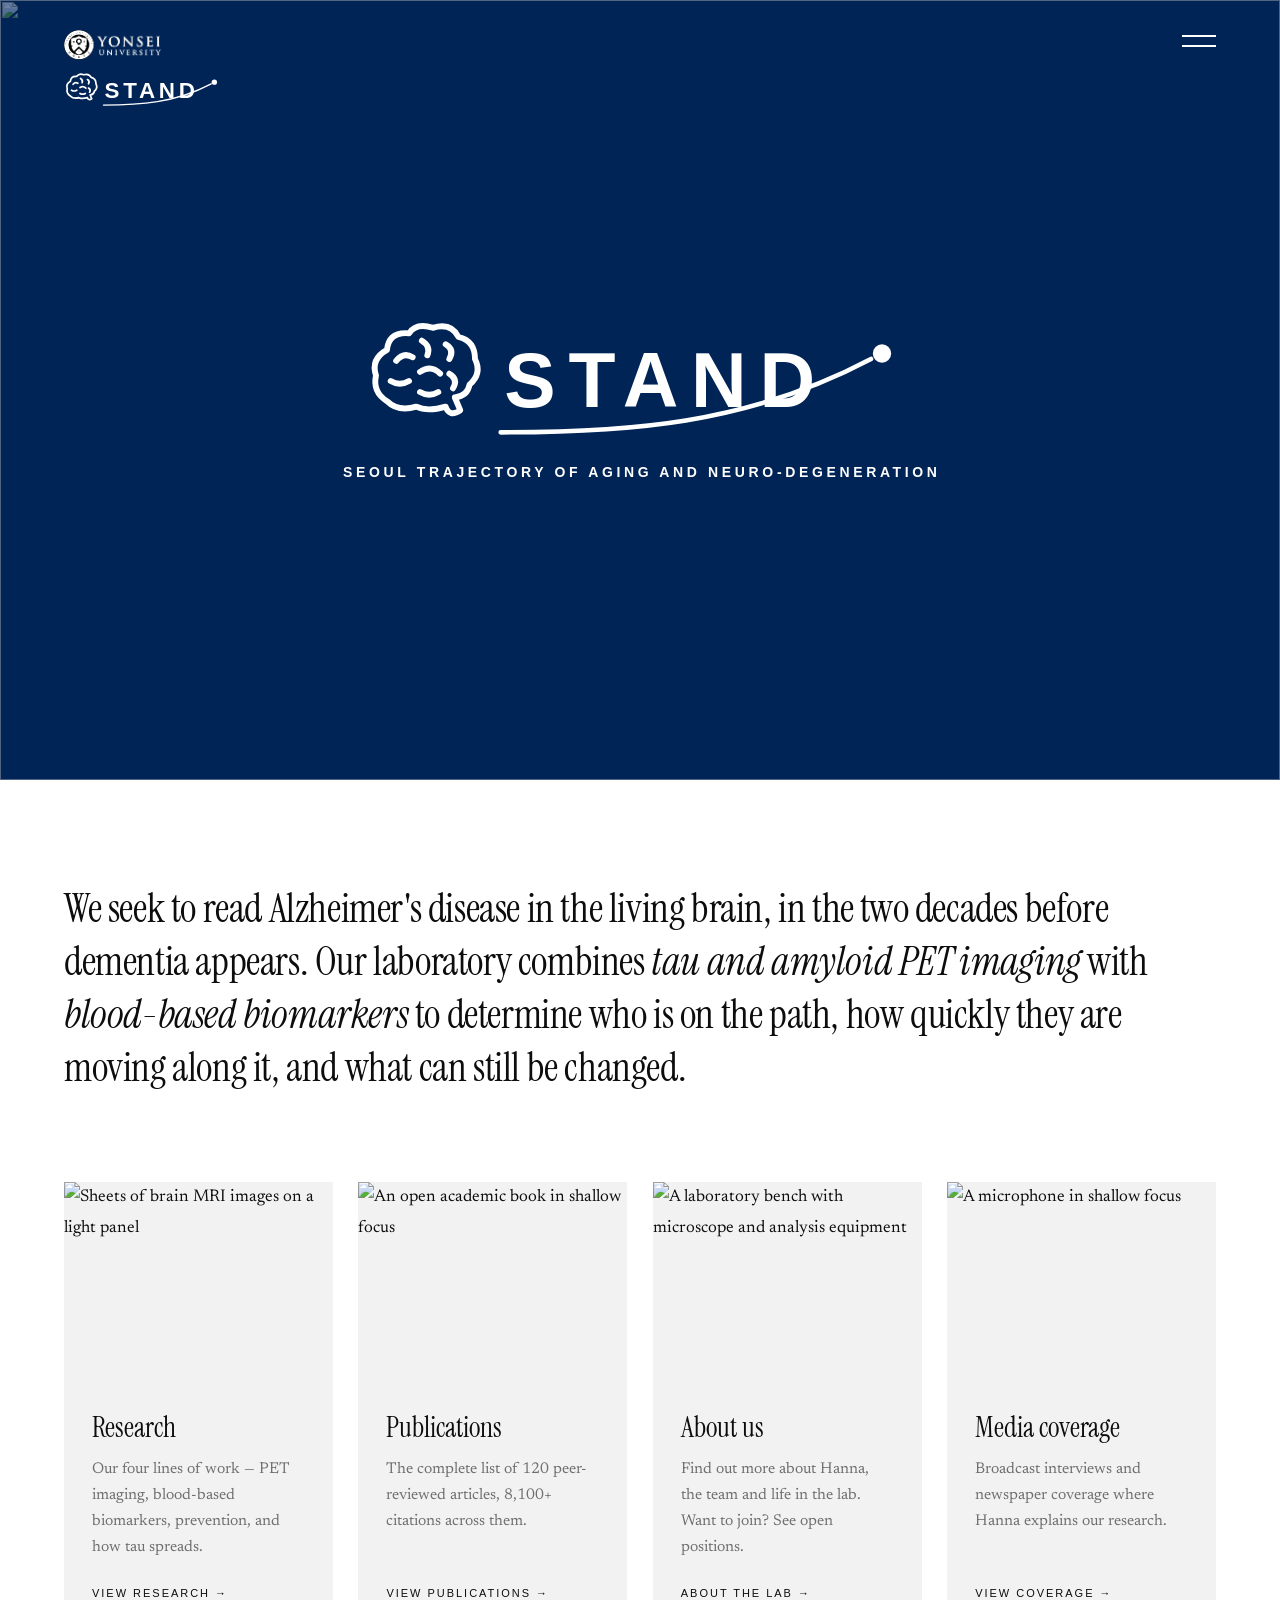
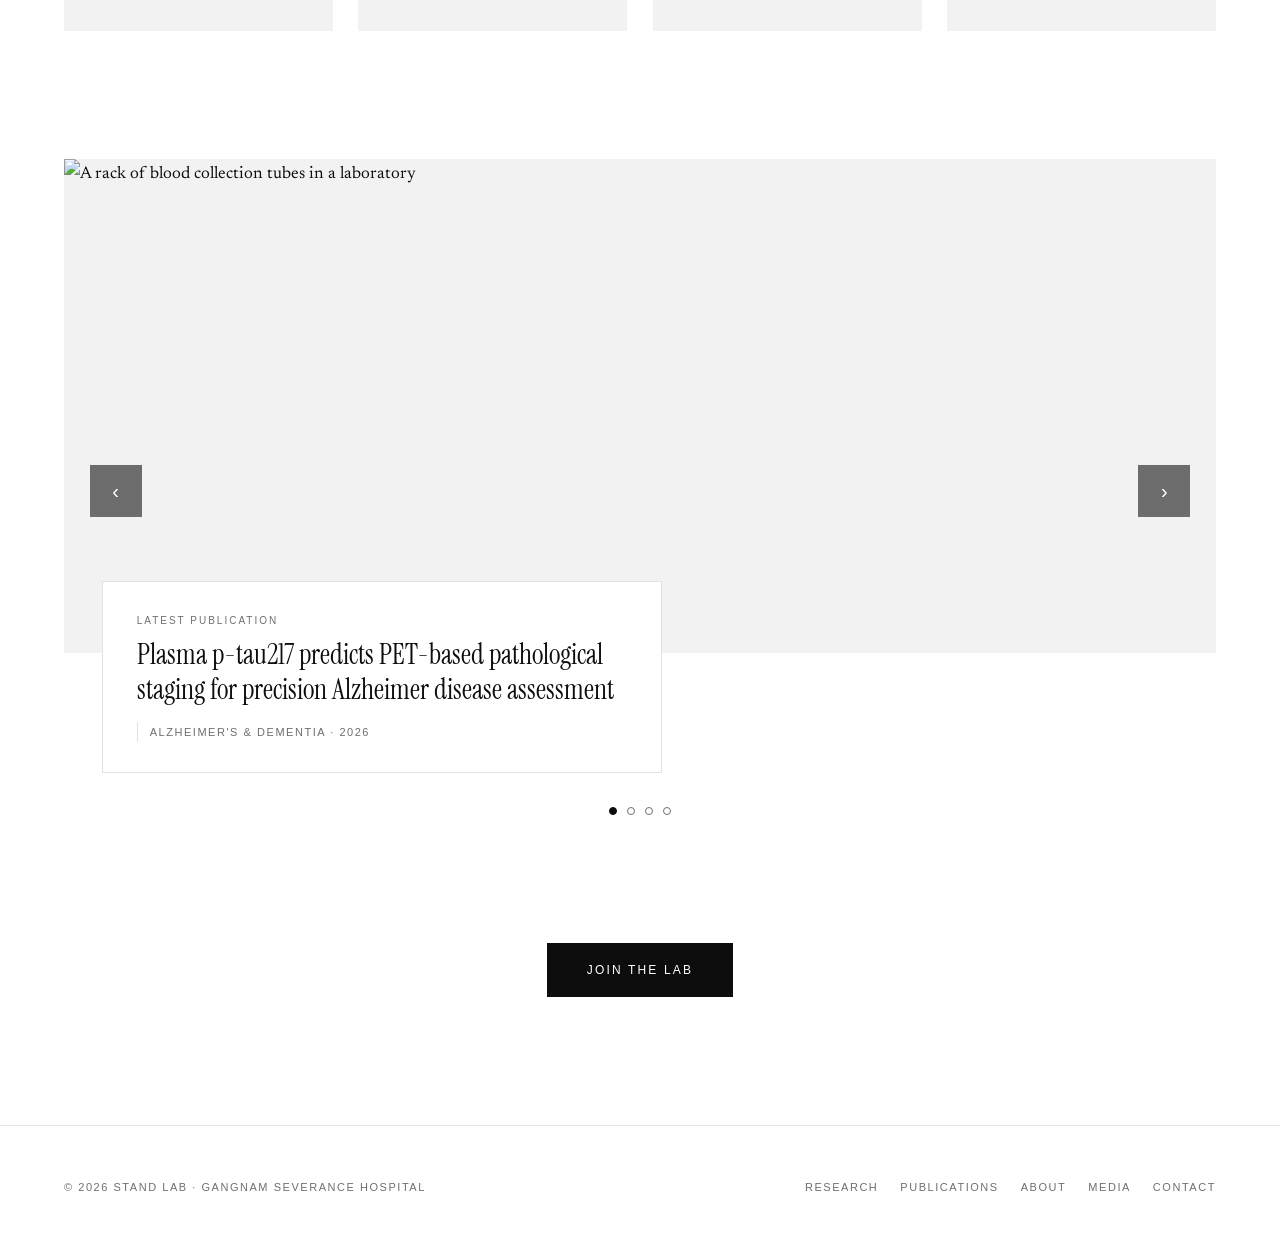
==== commit ec310f6e: "Publications: verified Scholar stats and complete 120-article archive, abstracts and misattributions" ====
--- a/index.html
+++ b/index.html
@@ -111,7 +111,7 @@
         </figure>
         <div class="card-body">
           <h2>Publications</h2>
-          <p>Selected papers from over 100 peer-reviewed articles, with links to the full record.</p>
+          <p>The complete list of 120 peer-reviewed articles, 8,100+ citations across them.</p>
           <span class="card-go">View publications →</span>
         </div>
       </a>
--- a/assets/css/style.css
+++ b/assets/css/style.css
@@ -439,6 +439,26 @@
 .pub-meta{ margin:0; color:var(--muted); font-size:.92em; line-height:1.6; }
 .venue{ font-style:italic; }
 
+/* ═══════════ FULL PUBLICATION ARCHIVE ═══════════ */
+.arc-group{
+  display:grid; grid-template-columns:80px 1fr; gap:clamp(14px,3vw,36px);
+  padding:clamp(18px,2.6vw,26px) 0; border-top:1px solid var(--line);
+}
+.arc-group:last-child{ border-bottom:1px solid var(--line); }
+.arc-year{
+  font-family:var(--sans); font-size:13px; letter-spacing:.14em;
+  color:var(--text); margin:0; padding-top:.5em; font-weight:600;
+}
+.arc-year span{ color:var(--muted); font-weight:400; }
+.arc-list{ list-style:none; margin:0; padding:0; }
+.arc-list li{ padding:9px 0; }
+.arc-title{ margin:0; font-size:.98em; line-height:1.55; }
+.arc-venue{ margin:2px 0 0; color:var(--muted); font-size:.85em; font-style:italic; }
+@media (max-width:600px){
+  .arc-group{ grid-template-columns:1fr; gap:6px; }
+  .arc-year{ padding-top:0; }
+}
+
 /* ═══════════ MEDIA LIST ═══════════ */
 .media-list{ list-style:none; margin:0; padding:0; }
 .media-list li{
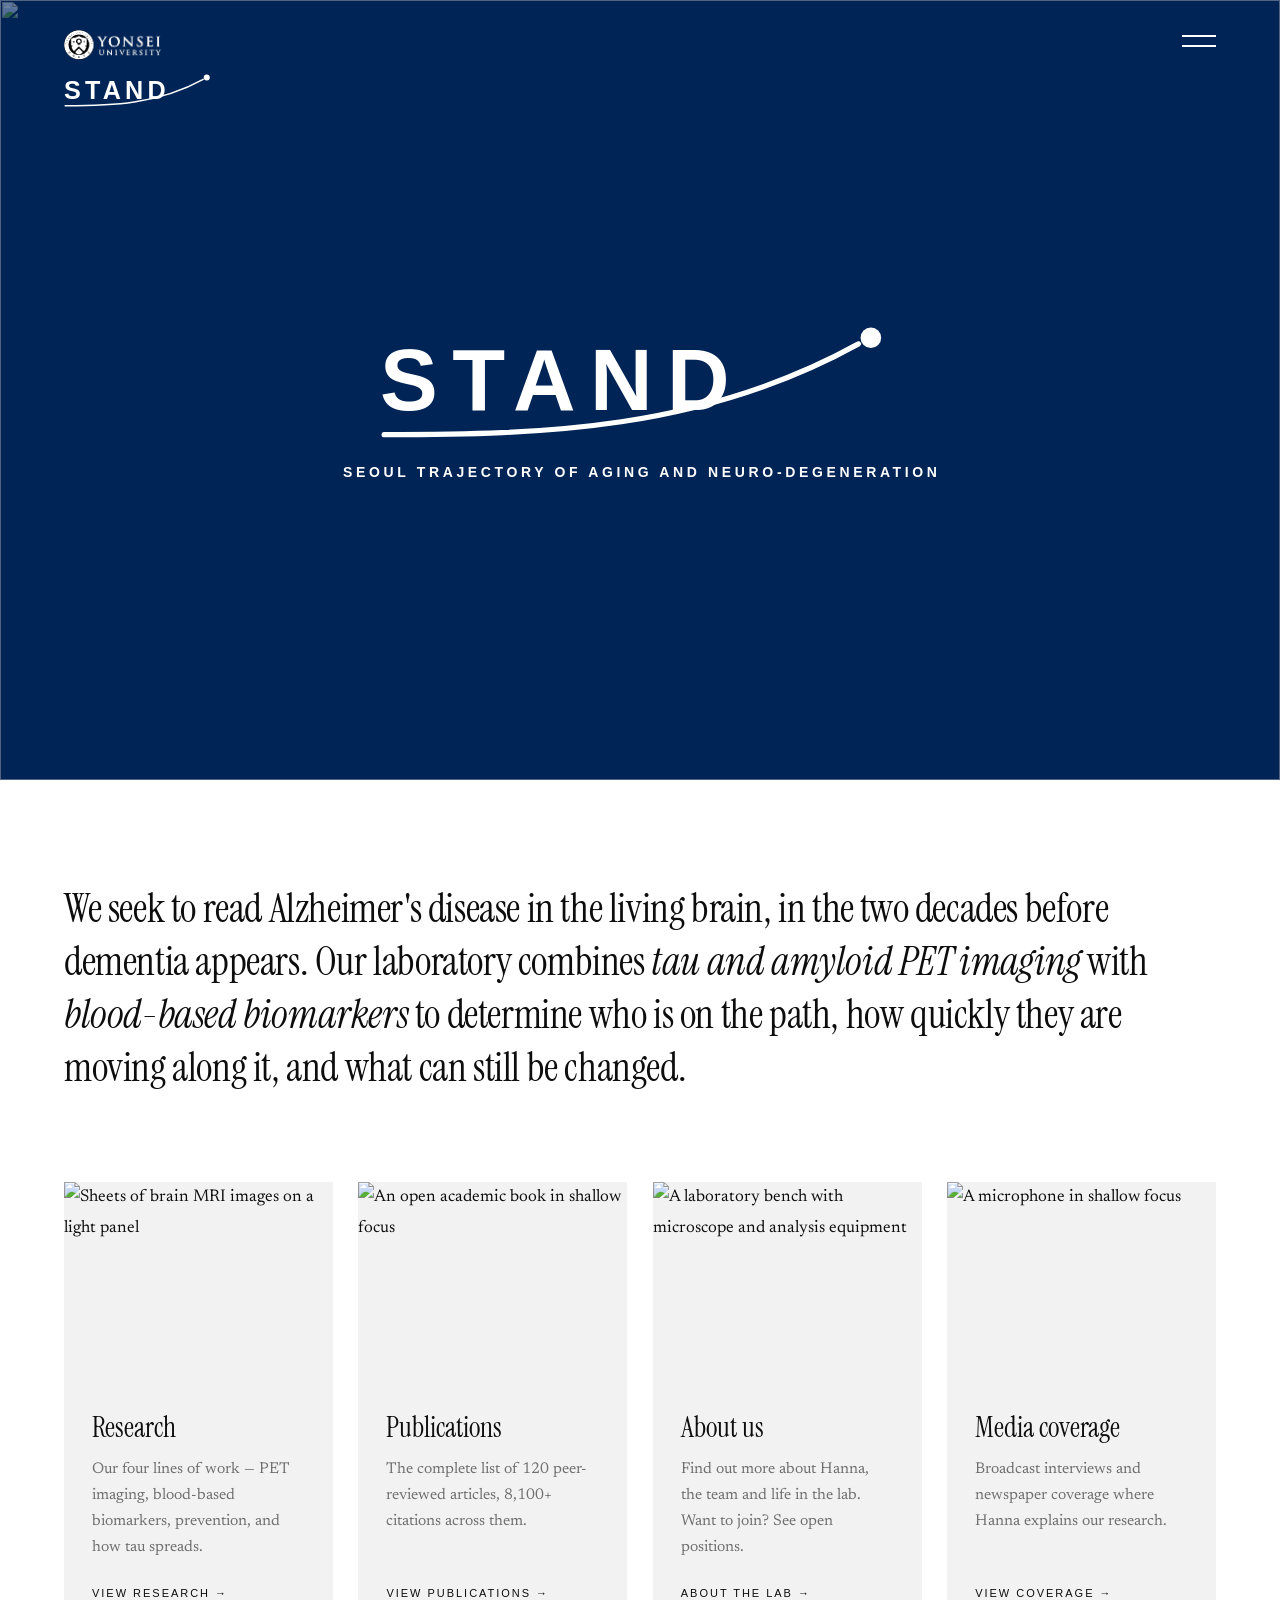
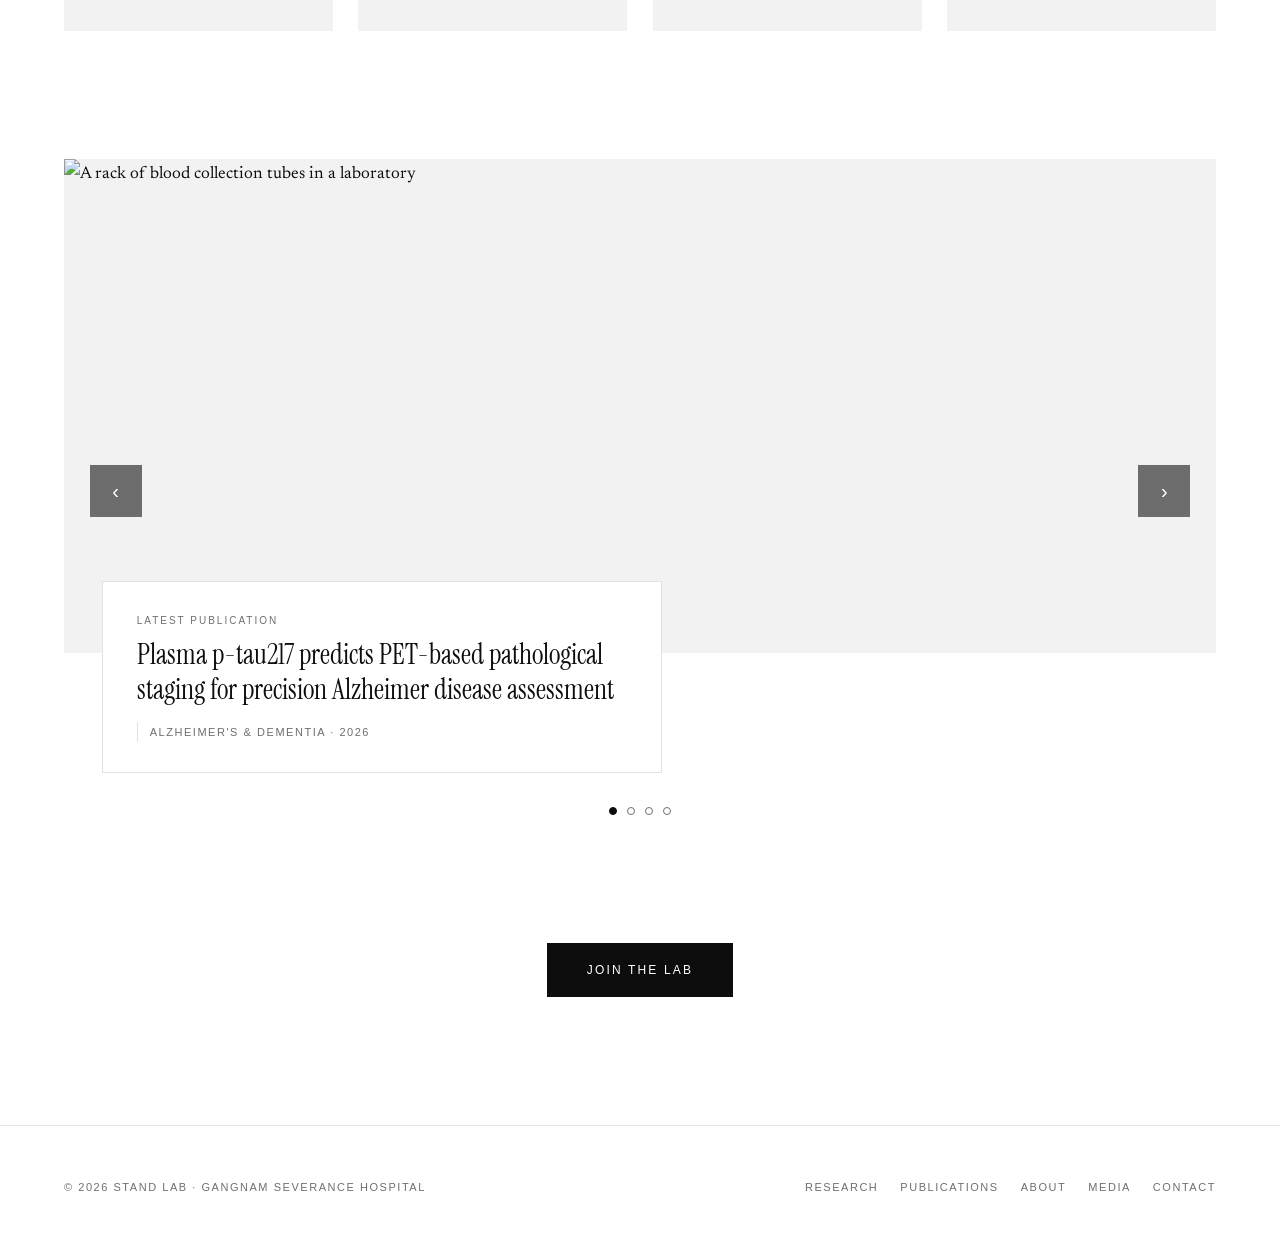
==== commit 87faa95c: "STAND mark: wordmark and trajectory only, brain removed" ====
--- a/index.html
+++ b/index.html
@@ -21,20 +21,10 @@
 <header class="site-header">
   <a class="brand" href="index.html" aria-label="STAND Lab, home">
     <img class="brand-logo" src="assets/img/yonsei-logo-en.png" alt="Yonsei University College of Medicine">
-    <svg class="stand-mark" viewBox="0 0 300 72" role="img" aria-label="STAND">
-      <g fill="none" stroke="currentColor" stroke-width="3.2" stroke-linecap="round" stroke-linejoin="round">
-        <path d="M 12 47 Q 4 42 6 33 Q 3 24 12 19 Q 13 9 24 10 Q 28 4 37 7 Q 47 4 51 12 Q 60 14 60 24 Q 64 32 57 38 Q 56 44 49 45 L 52 52 Q 46 56 44 50 Q 34 53 28 50 Q 18 53 12 47 Z"/>
-        <path d="M 17 25 Q 21 20 26 23"/>
-        <path d="M 31 14 Q 36 17 34 22"/>
-        <path d="M 44 16 Q 49 19 46 24"/>
-        <path d="M 30 31 Q 36 27 41 32"/>
-        <path d="M 14 36 Q 19 39 24 36"/>
-        <path d="M 46 32 Q 51 35 48 40"/>
-        <path d="M 30 42 Q 35 45 40 42"/>
-      </g>
-      <text x="76" y="50" font-family="-apple-system, BlinkMacSystemFont, 'Helvetica Neue', Arial, sans-serif" font-size="42" font-weight="700" letter-spacing="7" fill="currentColor">STAND</text>
-      <path d="M 74 64 C 142 64, 208 60, 276 24" fill="none" stroke="currentColor" stroke-width="2.5" stroke-linecap="round"/>
-      <circle cx="282" cy="21" r="5" fill="currentColor"/>
+    <svg class="stand-mark" viewBox="0 0 252 64" role="img" aria-label="STAND">
+      <text x="0" y="46" font-family="-apple-system, BlinkMacSystemFont, 'Helvetica Neue', Arial, sans-serif" font-size="42" font-weight="700" letter-spacing="7" fill="currentColor">STAND</text>
+      <path d="M 2 58 C 78 58, 156 56, 232 14" fill="none" stroke="currentColor" stroke-width="2.5" stroke-linecap="round"/>
+      <circle cx="238" cy="11" r="5" fill="currentColor"/>
     </svg>
   </a>
   <button class="menu-btn" id="menuBtn" aria-expanded="false" aria-controls="menu" aria-label="Open menu">
@@ -59,20 +49,10 @@
   <section class="hero-panel">
     <img src="https://images.unsplash.com/photo-1711409645921-ef3db0501f96?q=80&w=2400&auto=format&fit=crop" alt="">
     <div class="hero-mark">
-      <svg class="stand-mark stand-mark-hero" viewBox="0 0 300 72" role="img" aria-label="STAND">
-      <g fill="none" stroke="currentColor" stroke-width="3.2" stroke-linecap="round" stroke-linejoin="round">
-        <path d="M 12 47 Q 4 42 6 33 Q 3 24 12 19 Q 13 9 24 10 Q 28 4 37 7 Q 47 4 51 12 Q 60 14 60 24 Q 64 32 57 38 Q 56 44 49 45 L 52 52 Q 46 56 44 50 Q 34 53 28 50 Q 18 53 12 47 Z"/>
-        <path d="M 17 25 Q 21 20 26 23"/>
-        <path d="M 31 14 Q 36 17 34 22"/>
-        <path d="M 44 16 Q 49 19 46 24"/>
-        <path d="M 30 31 Q 36 27 41 32"/>
-        <path d="M 14 36 Q 19 39 24 36"/>
-        <path d="M 46 32 Q 51 35 48 40"/>
-        <path d="M 30 42 Q 35 45 40 42"/>
-      </g>
-      <text x="76" y="50" font-family="-apple-system, BlinkMacSystemFont, 'Helvetica Neue', Arial, sans-serif" font-size="42" font-weight="700" letter-spacing="7" fill="currentColor">STAND</text>
-      <path d="M 74 64 C 142 64, 208 60, 276 24" fill="none" stroke="currentColor" stroke-width="2.5" stroke-linecap="round"/>
-      <circle cx="282" cy="21" r="5" fill="currentColor"/>
+      <svg class="stand-mark stand-mark-hero" viewBox="0 0 252 64" role="img" aria-label="STAND">
+      <text x="0" y="46" font-family="-apple-system, BlinkMacSystemFont, 'Helvetica Neue', Arial, sans-serif" font-size="42" font-weight="700" letter-spacing="7" fill="currentColor">STAND</text>
+      <path d="M 2 58 C 78 58, 156 56, 232 14" fill="none" stroke="currentColor" stroke-width="2.5" stroke-linecap="round"/>
+      <circle cx="238" cy="11" r="5" fill="currentColor"/>
     </svg>
       <span class="m2">SEOUL TRAJECTORY OF AGING AND NEURO&#8209;DEGENERATION</span>
     </div>
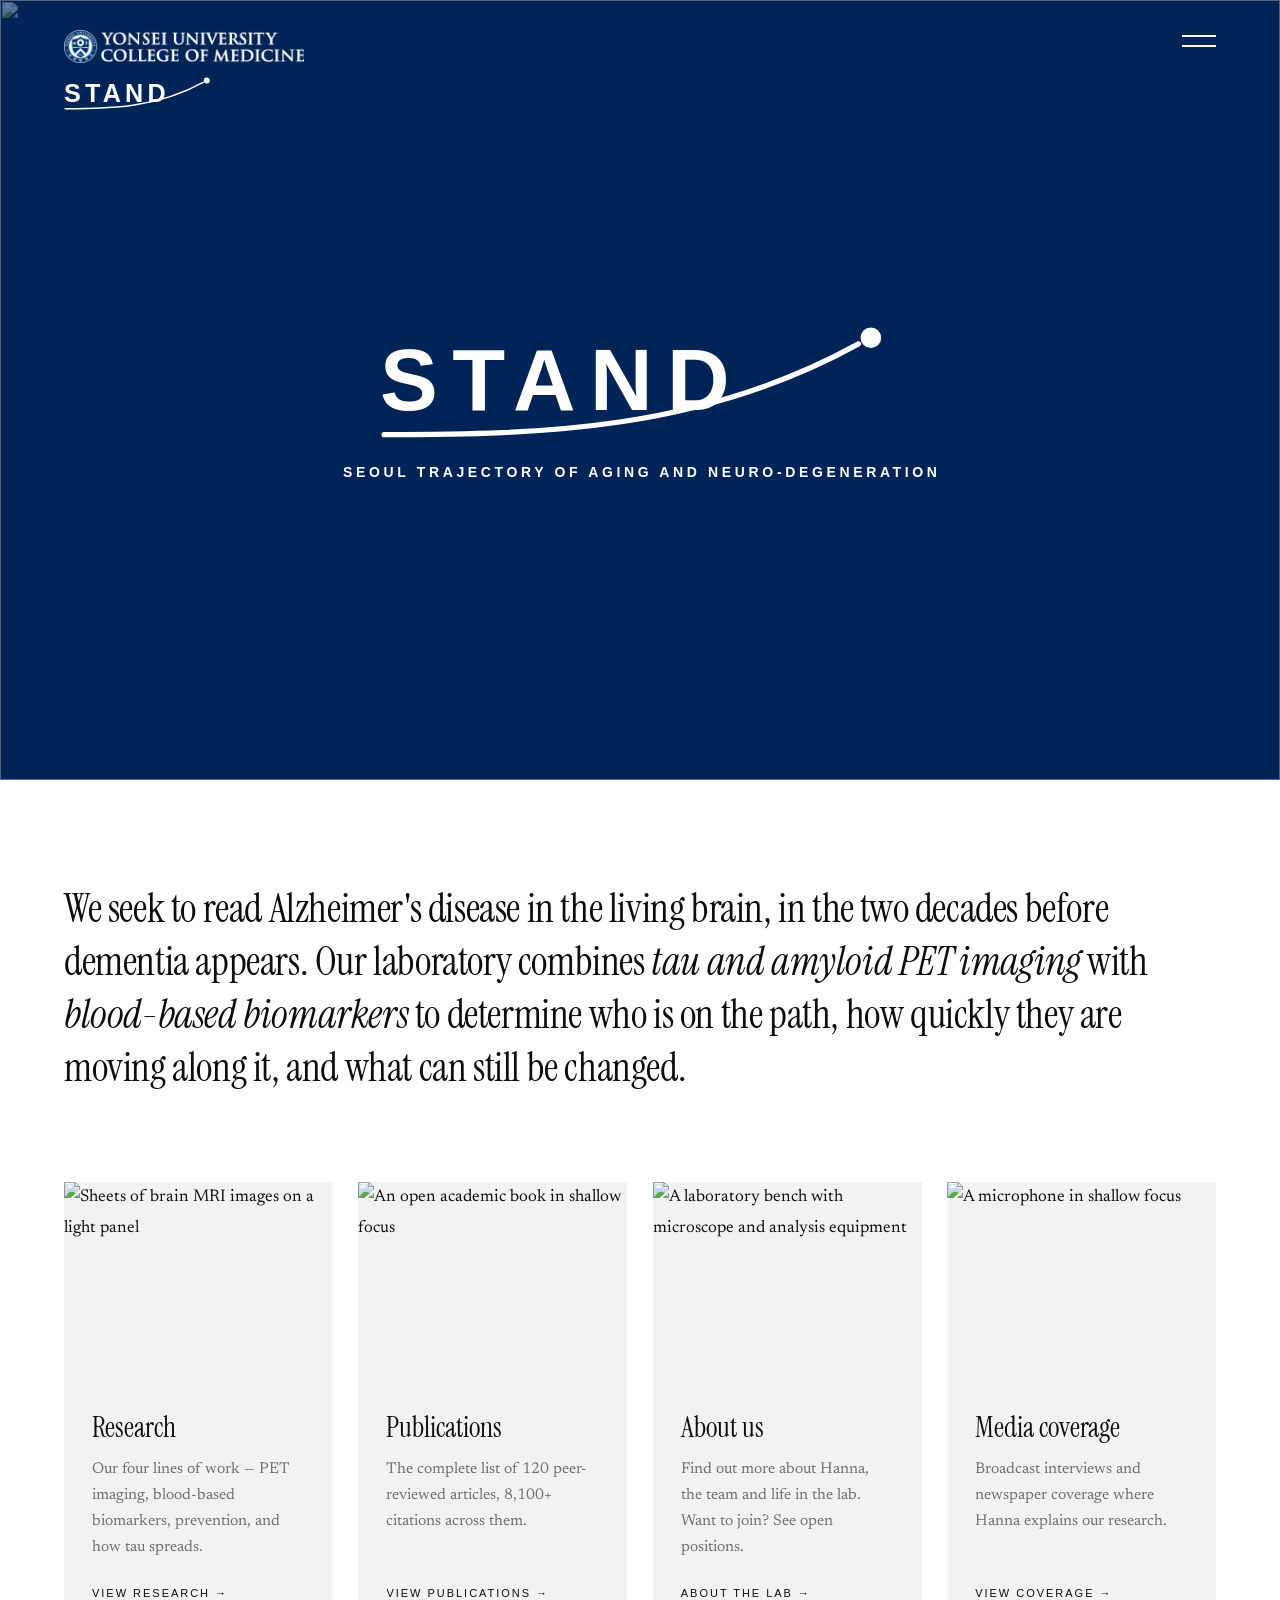
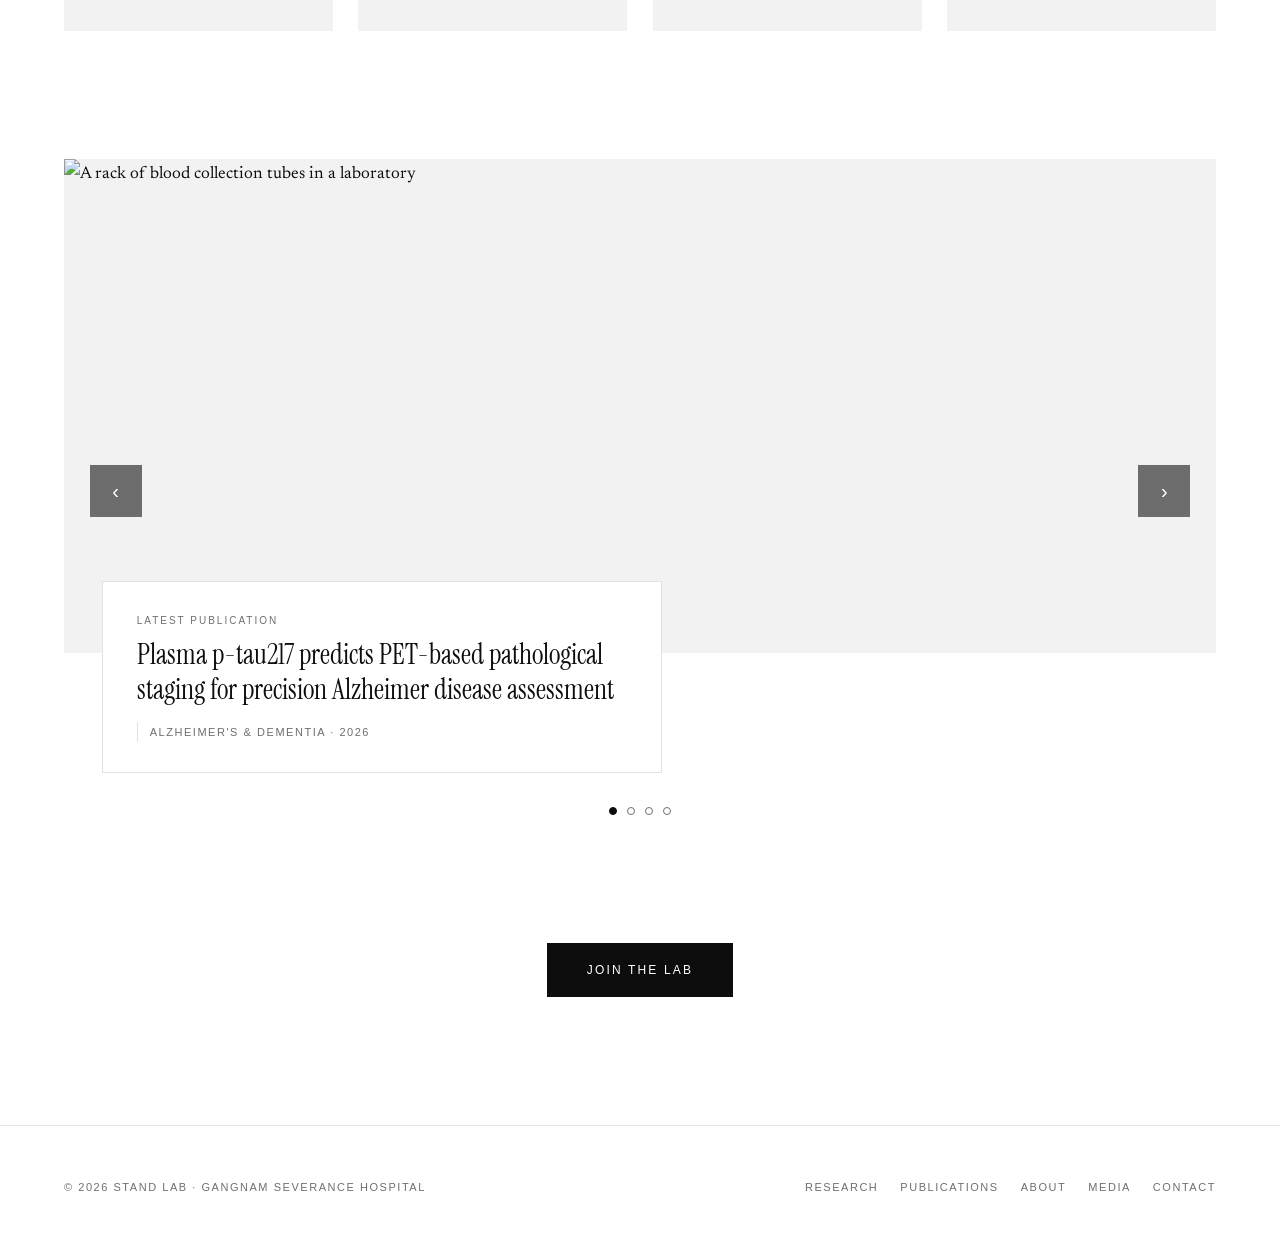
==== commit e141c345: "Header: official College of Medicine signature (white variant); keep official colour variant in asse" ====
--- a/index.html
+++ b/index.html
@@ -20,7 +20,7 @@
 
 <header class="site-header">
   <a class="brand" href="index.html" aria-label="STAND Lab, home">
-    <img class="brand-logo" src="assets/img/yonsei-logo-en.png" alt="Yonsei University College of Medicine">
+    <img class="brand-logo" src="assets/img/yonsei-com-white.png" alt="Yonsei University College of Medicine">
     <svg class="stand-mark" viewBox="0 0 252 64" role="img" aria-label="STAND">
       <text x="0" y="46" font-family="-apple-system, BlinkMacSystemFont, 'Helvetica Neue', Arial, sans-serif" font-size="42" font-weight="700" letter-spacing="7" fill="currentColor">STAND</text>
       <path d="M 2 58 C 78 58, 156 56, 232 14" fill="none" stroke="currentColor" stroke-width="2.5" stroke-linecap="round"/>
--- a/assets/css/style.css
+++ b/assets/css/style.css
@@ -84,7 +84,7 @@
 
 /* Over the dark hero the mark is knocked out to white; once the header turns
    solid it returns to the Yonsei blue on a white bar. */
-.brand-logo{ filter:grayscale(1) invert(1) brightness(1.6); }
+/* The official white signature is used directly — no colour filtering. */
 
 /* Once you scroll past the hero the header becomes a solid bar, so it never
    sits illegibly on top of running text. */
@@ -107,7 +107,7 @@
   font-family:var(--sans); color:#fff;
 }
 
-.brand-logo{ height:clamp(24px,2.4vw,30px); width:auto; }
+.brand-logo{ height:clamp(26px,2.6vw,34px); width:auto; }
 
 /* The STAND mark: an inline SVG so it takes the header's current colour. */
 .stand-mark{ height:clamp(30px,3vw,40px); width:auto; display:block; }
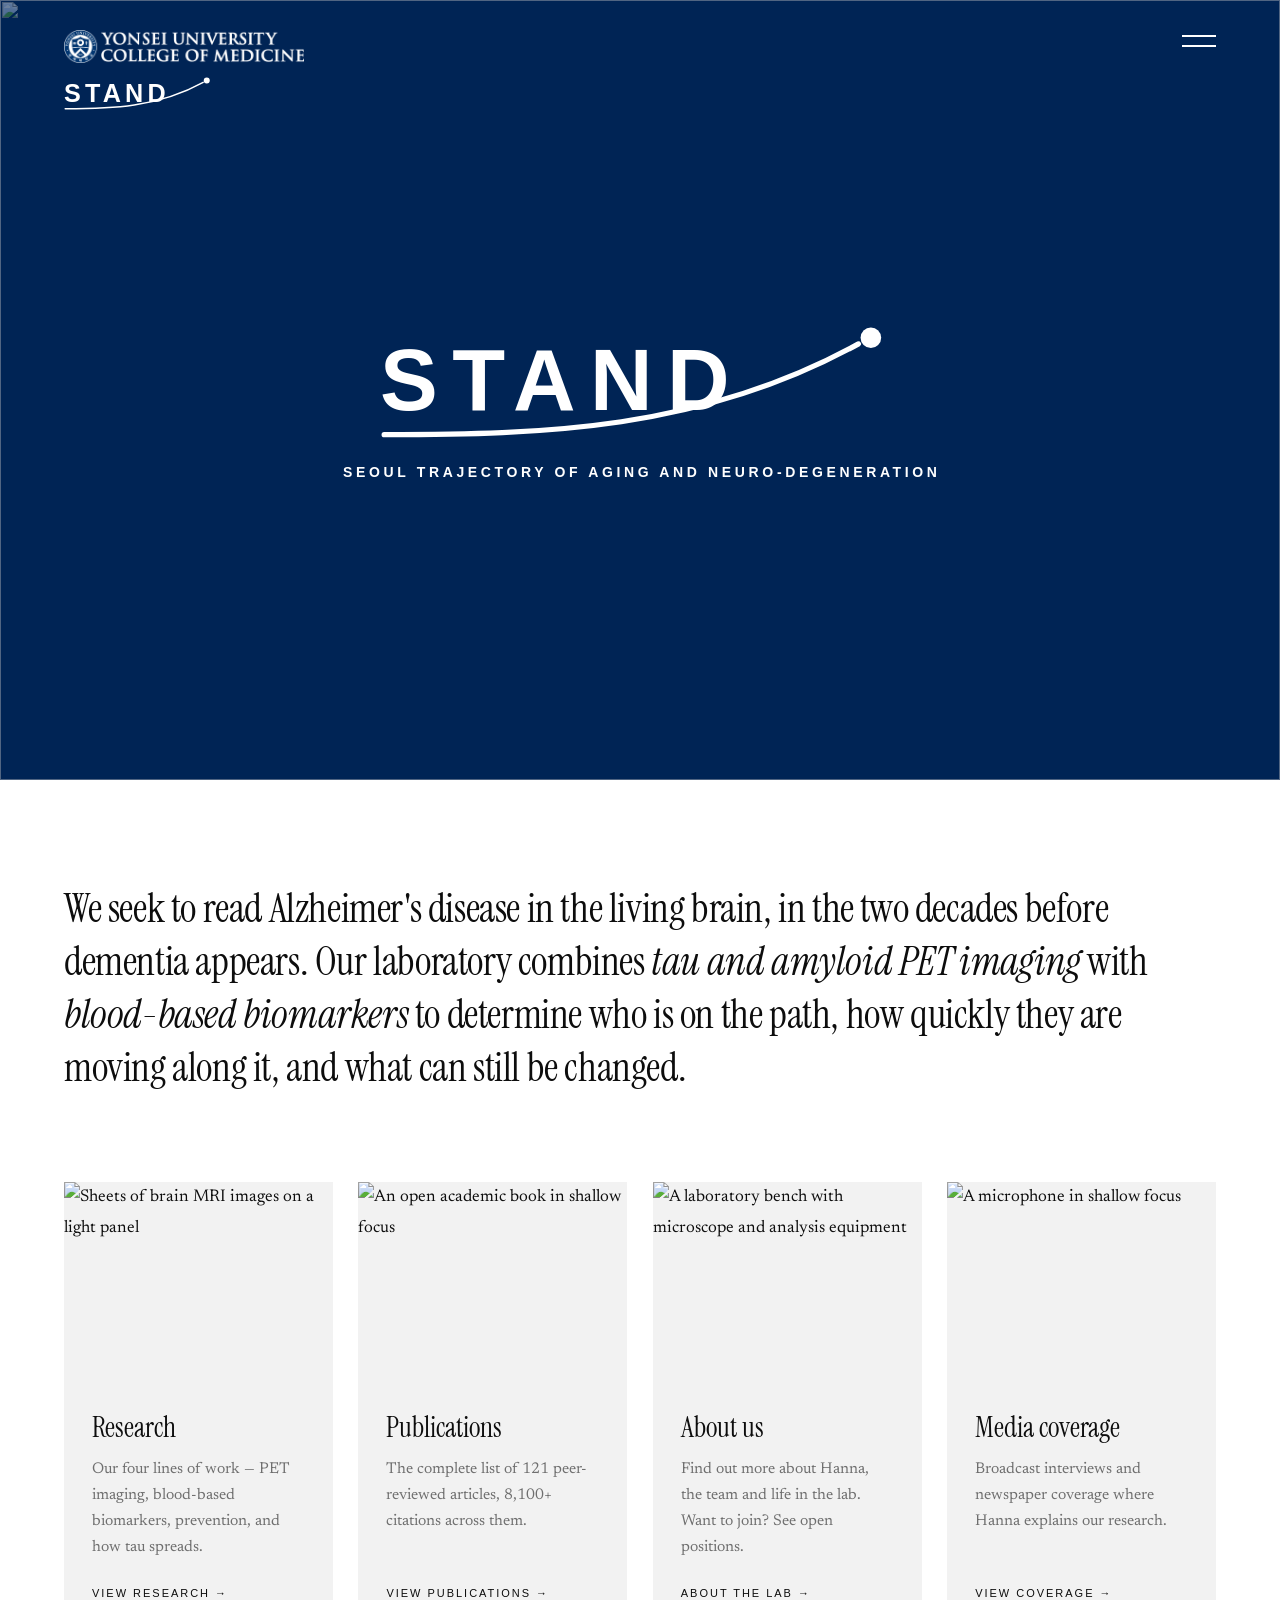
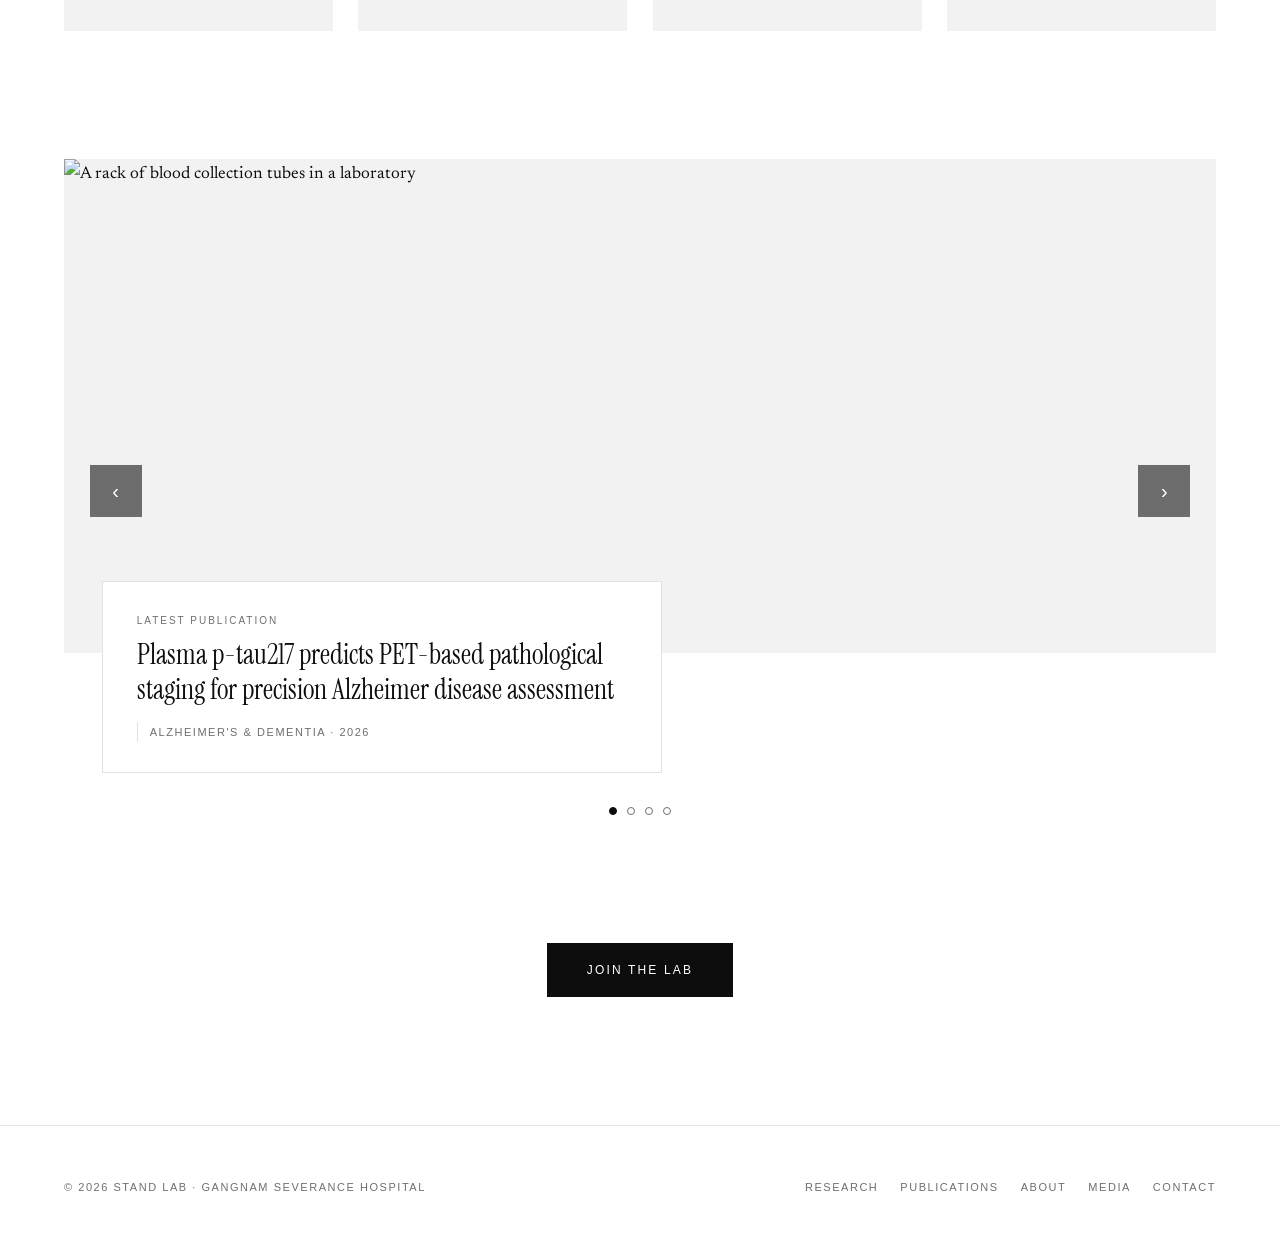
==== commit 231fc917: "Audit fixes: LEADS consortium credit, archive completeness (121), unified titles, page h1s, media no" ====
--- a/index.html
+++ b/index.html
@@ -48,6 +48,7 @@
   <!-- ═══════════ DARK HERO PANEL ═══════════ -->
   <section class="hero-panel">
     <img src="https://images.unsplash.com/photo-1711409645921-ef3db0501f96?q=80&w=2400&auto=format&fit=crop" alt="">
+    <h1 class="sr-only">STAND — Seoul Trajectory of Aging and Neuro-Degeneration</h1>
     <div class="hero-mark">
       <svg class="stand-mark stand-mark-hero" viewBox="0 0 252 64" role="img" aria-label="STAND">
       <text x="0" y="46" font-family="-apple-system, BlinkMacSystemFont, 'Helvetica Neue', Arial, sans-serif" font-size="42" font-weight="700" letter-spacing="7" fill="currentColor">STAND</text>
@@ -91,7 +92,7 @@
         </figure>
         <div class="card-body">
           <h2>Publications</h2>
-          <p>The complete list of 120 peer-reviewed articles, 8,100+ citations across them.</p>
+          <p>The complete list of 121 peer-reviewed articles, 8,100+ citations across them.</p>
           <span class="card-go">View publications →</span>
         </div>
       </a>
--- a/assets/css/style.css
+++ b/assets/css/style.css
@@ -67,6 +67,12 @@
 .measure{ width:min(100% - (var(--pad-x) * 2), var(--measure)); margin-inline:auto; }
 .wide{    width:min(100% - (var(--pad-x) * 2), var(--wide));    margin-inline:auto; }
 
+/* Present for screen readers and document structure, invisible on screen. */
+.sr-only{
+  position:absolute; width:1px; height:1px; padding:0; margin:-1px;
+  overflow:hidden; clip:rect(0 0 0 0); white-space:nowrap; border:0;
+}
+
 .skip-link{ position:absolute; left:-9999px; }
 .skip-link:focus{
   left:16px; top:16px; z-index:200;
@@ -189,15 +195,28 @@
   overflow:hidden;
   padding:var(--head-h) var(--pad-x) clamp(56px,8vw,96px);
 }
-/* Drop a photograph in here and it sits behind the wordmark, dimmed. */
+/* The photograph sits behind the wordmark, dimmed, and drifts very slowly —
+   a 44-second zoom with a gentle breath in brightness. */
 .hero-panel img{
   position:absolute; inset:0; width:100%; height:100%; object-fit:cover;
   opacity:.42;
+  animation:hero-drift 44s ease-in-out infinite alternate;
+  will-change:transform, opacity;
+}
+@keyframes hero-drift{
+  0%  { transform:scale(1.05) translate(0, 0);        opacity:.40; }
+  50% {                                               opacity:.48; }
+  100%{ transform:scale(1.14) translate(-1.6%, 2.2%); opacity:.40; }
 }
 .hero-mark{
   position:relative; z-index:1;
   display:grid; justify-items:center; gap:14px;
   color:#fff; text-align:center;
+  animation:hero-rise 1.1s ease-out both;   /* one soft entrance on load */
+}
+@keyframes hero-rise{
+  from{ opacity:0; transform:translateY(16px); }
+  to  { opacity:1; transform:none; }
 }
 .hero-mark .m1{
   font-family:var(--serif-display);
@@ -526,6 +545,7 @@
   html{ scroll-behavior:auto; }
   .js .reveal{ opacity:1; transform:none; transition:none; }
   .menu, .menu nav a, .carousel-track{ transition:none; }
+  .hero-panel img, .hero-mark{ animation:none; }
 }
 
 /* ═══════════ RESPONSIVE ═══════════ */
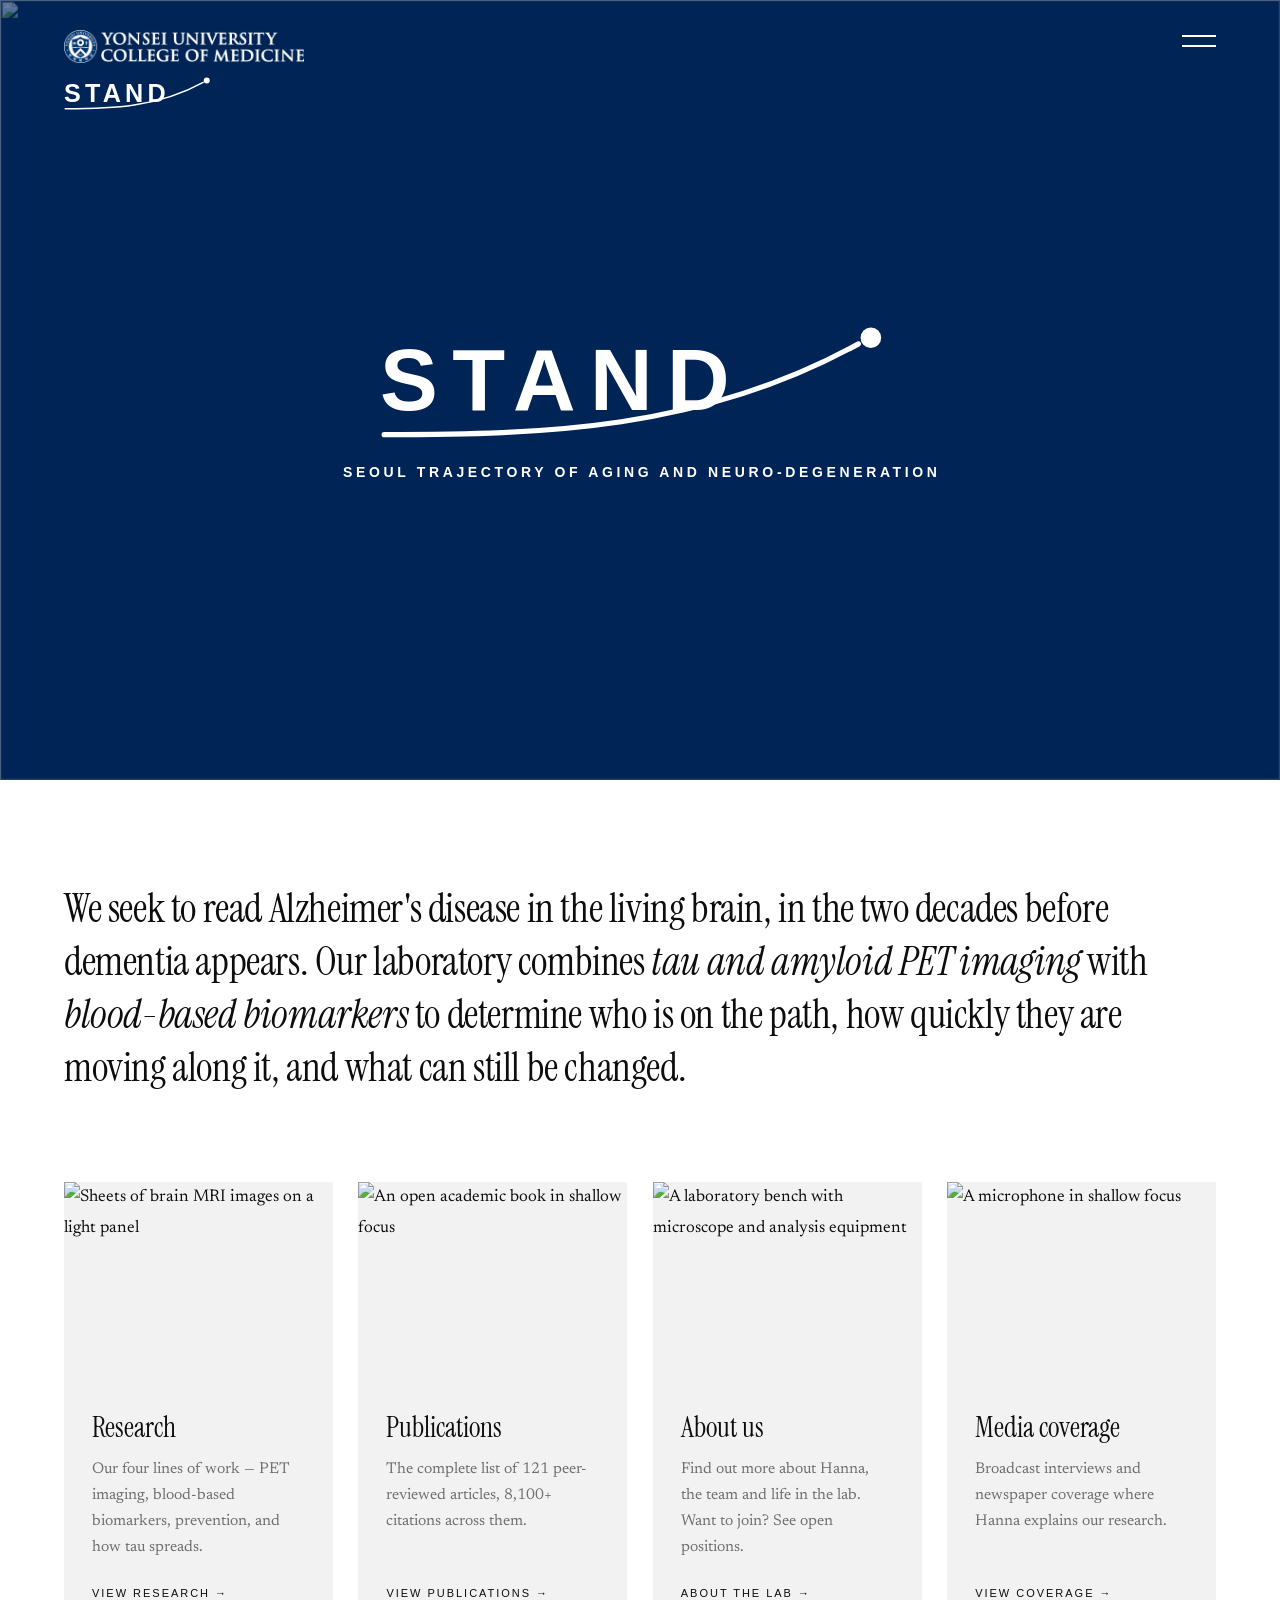
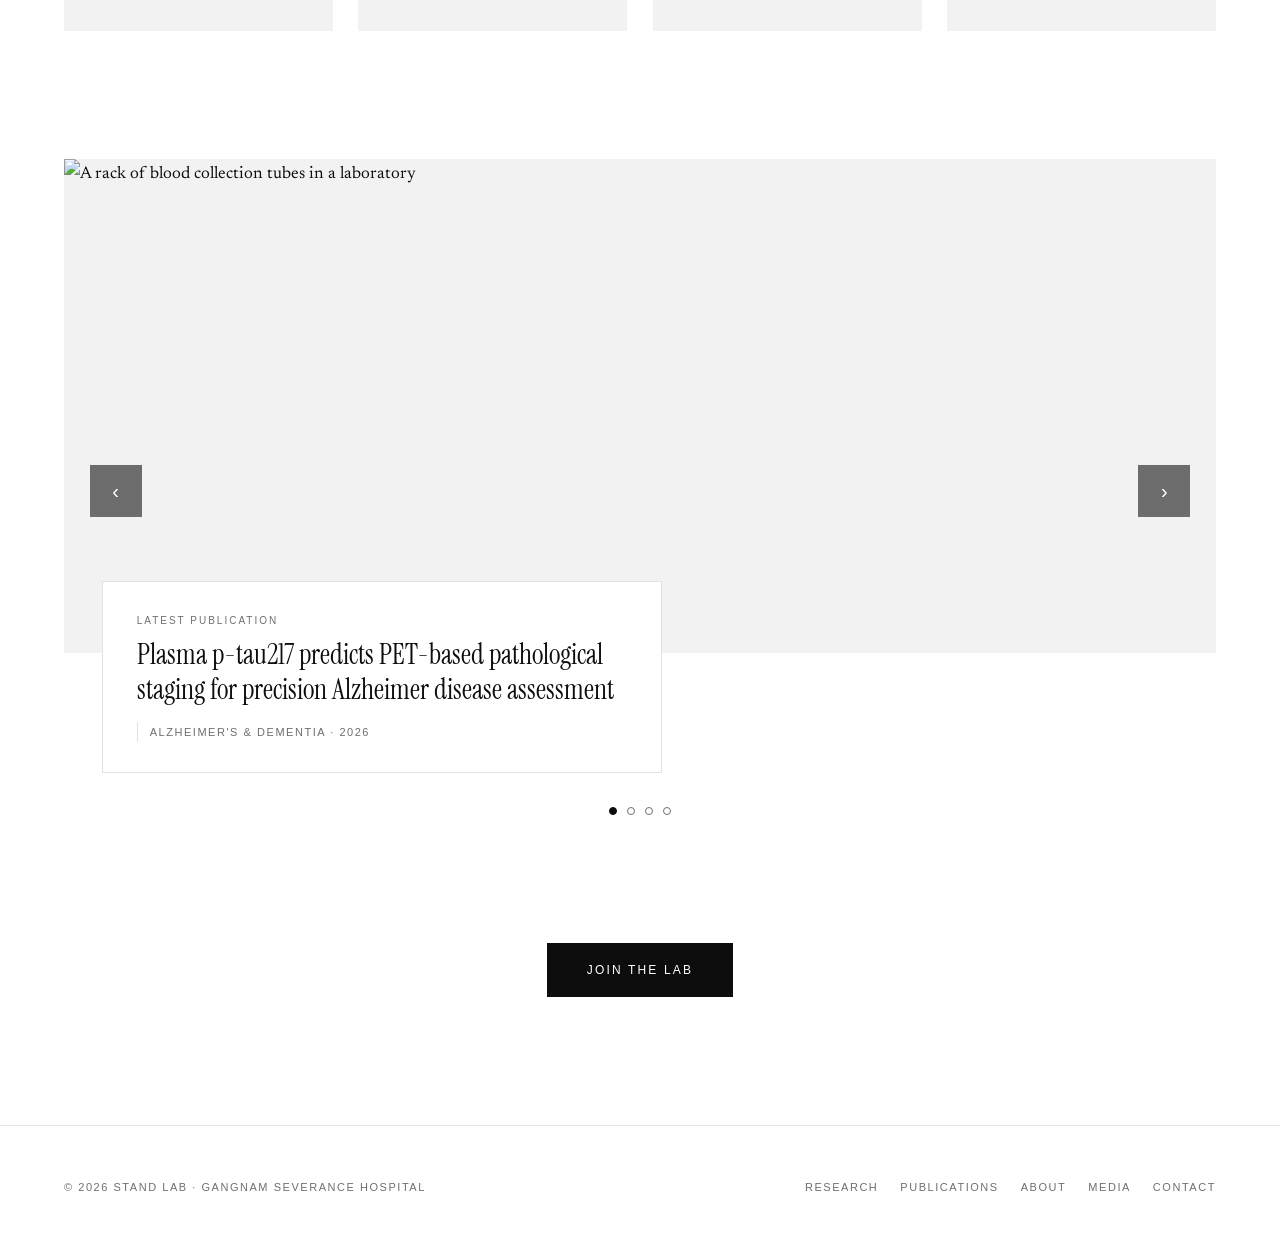
==== commit dbf4eb86: "Favicon: S with trajectory and data point on Yonsei navy (16/32/180/512)" ====
--- a/index.html
+++ b/index.html
@@ -12,6 +12,9 @@
 <link rel="preconnect" href="https://fonts.gstatic.com" crossorigin>
 <link href="https://fonts.googleapis.com/css2?family=Instrument+Serif:ital@0;1&family=Newsreader:ital,opsz,wght@0,6..72,300;0,6..72,400;0,6..72,500;1,6..72,400&display=swap" rel="stylesheet">
 <link rel="stylesheet" href="assets/css/style.css">
+<link rel="icon" type="image/png" sizes="32x32" href="assets/img/favicon-32.png">
+<link rel="icon" type="image/png" sizes="16x16" href="assets/img/favicon-16.png">
+<link rel="apple-touch-icon" href="assets/img/apple-touch-icon.png">
 <script>document.documentElement.classList.add('js');</script>
 </head>
 <body>
--- a/assets/css/style.css
+++ b/assets/css/style.css
@@ -195,18 +195,17 @@
   overflow:hidden;
   padding:var(--head-h) var(--pad-x) clamp(56px,8vw,96px);
 }
-/* The photograph sits behind the wordmark, dimmed, and drifts very slowly —
-   a 44-second zoom with a gentle breath in brightness. */
+/* The photograph opens zoomed in and settles to full size over two seconds,
+   brightening slightly as it lands. Runs once, on page load. */
 .hero-panel img{
   position:absolute; inset:0; width:100%; height:100%; object-fit:cover;
   opacity:.42;
-  animation:hero-drift 44s ease-in-out infinite alternate;
+  animation:hero-zoomout 2s ease-out both;
   will-change:transform, opacity;
 }
-@keyframes hero-drift{
-  0%  { transform:scale(1.05) translate(0, 0);        opacity:.40; }
-  50% {                                               opacity:.48; }
-  100%{ transform:scale(1.14) translate(-1.6%, 2.2%); opacity:.40; }
+@keyframes hero-zoomout{
+  from{ transform:scale(1.22); opacity:.26; }
+  to  { transform:scale(1);    opacity:.42; }
 }
 .hero-mark{
   position:relative; z-index:1;
